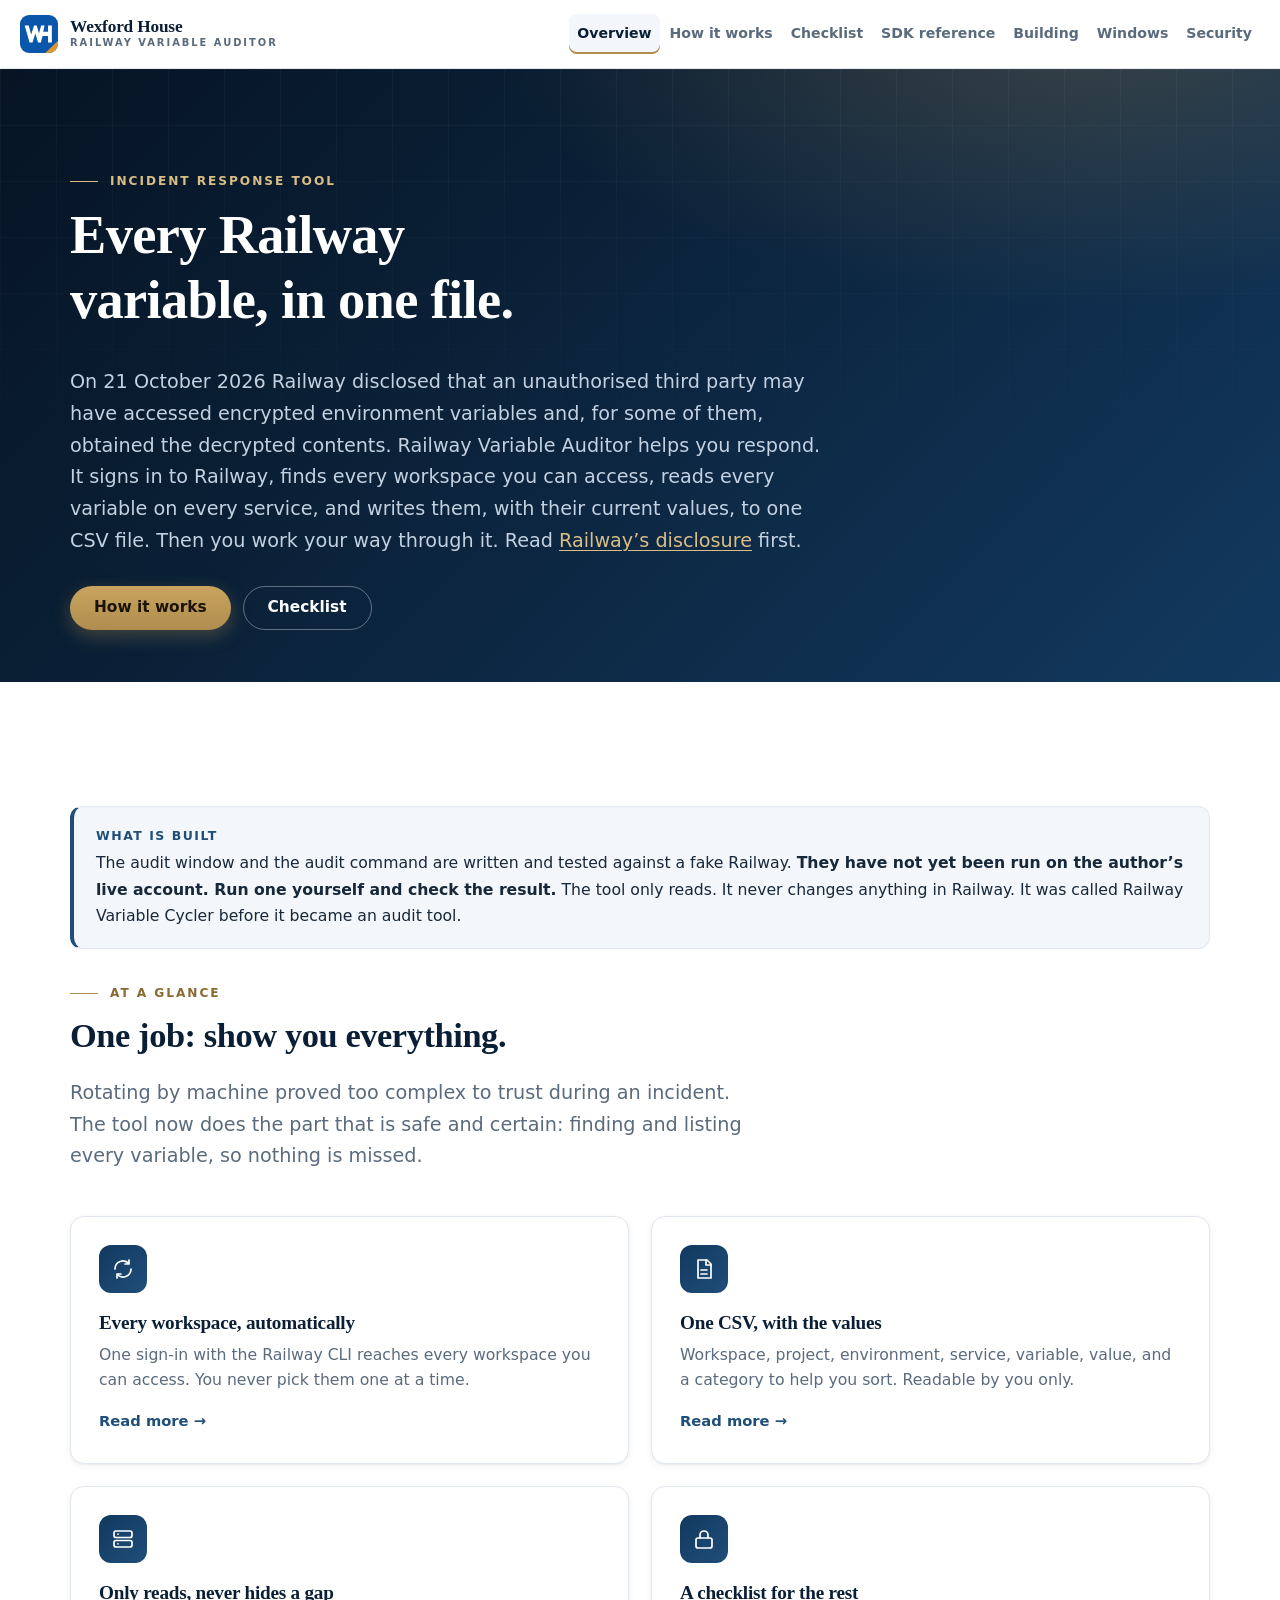
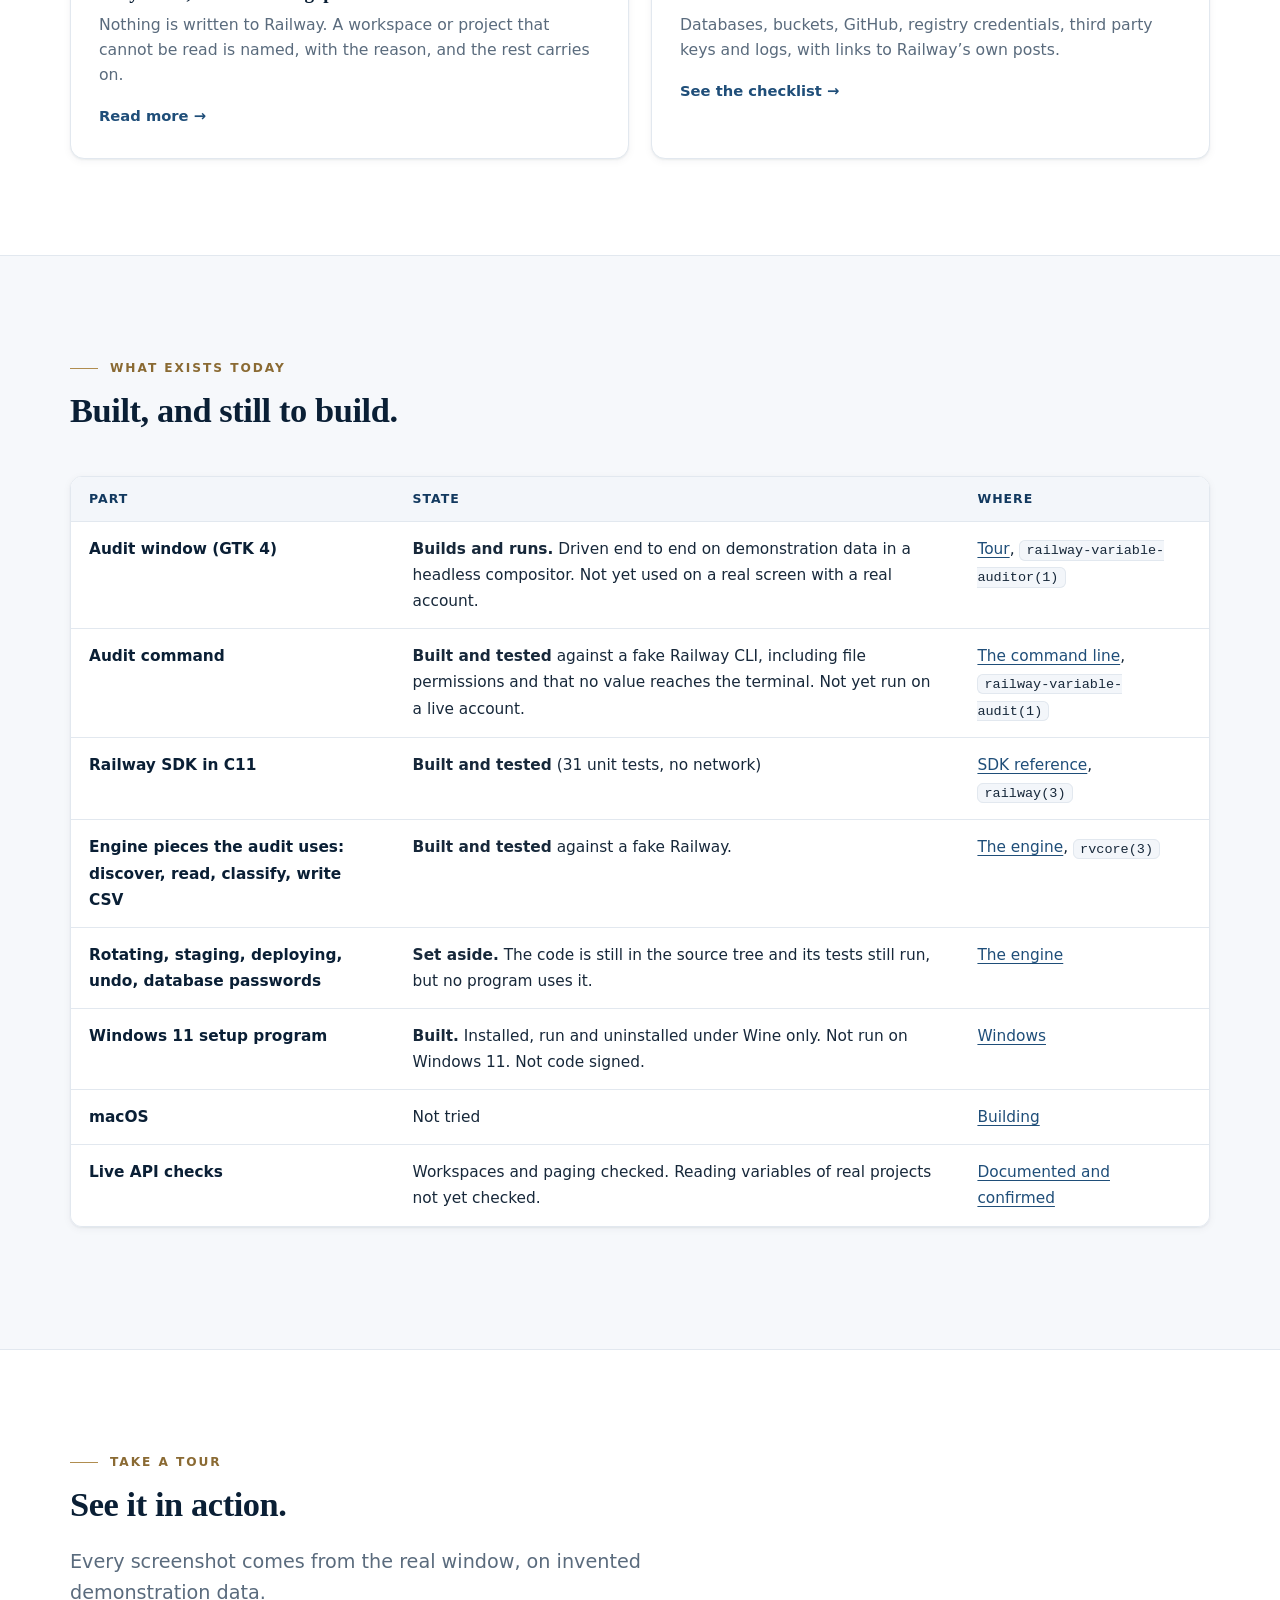
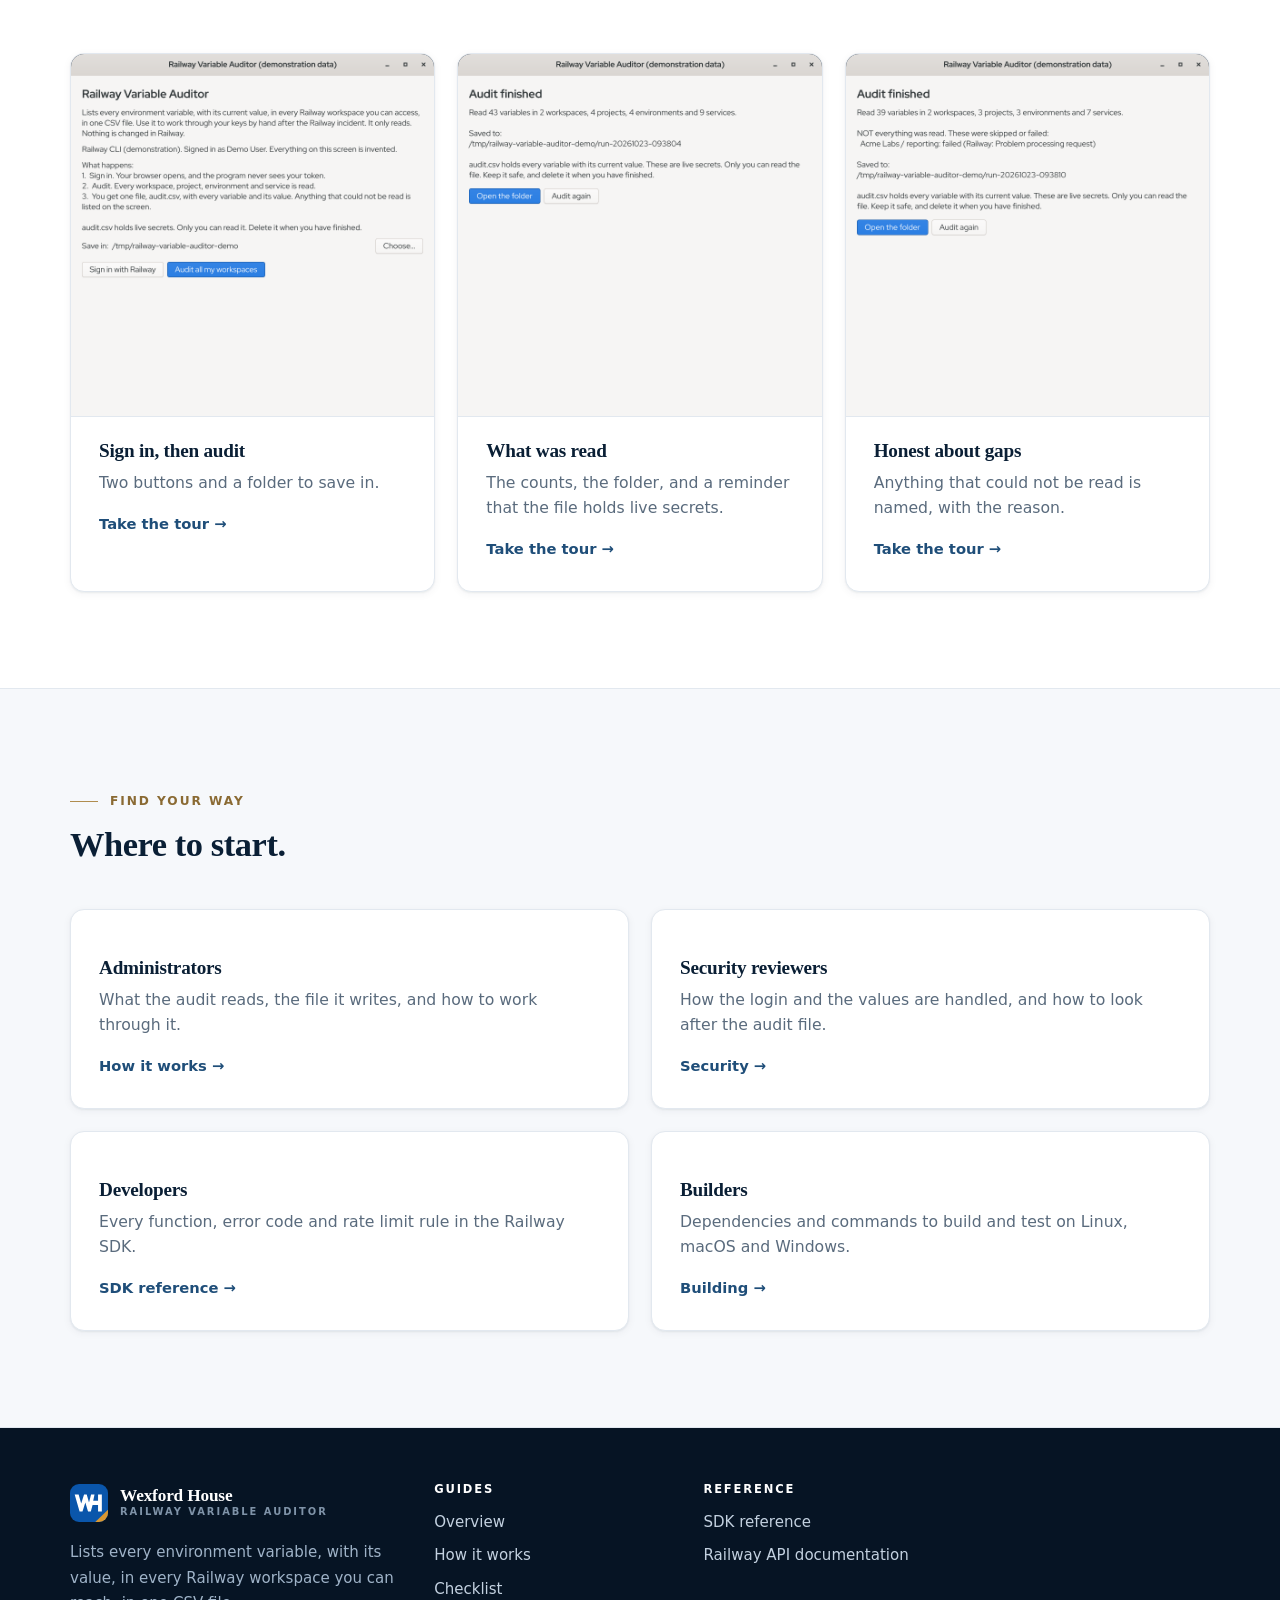
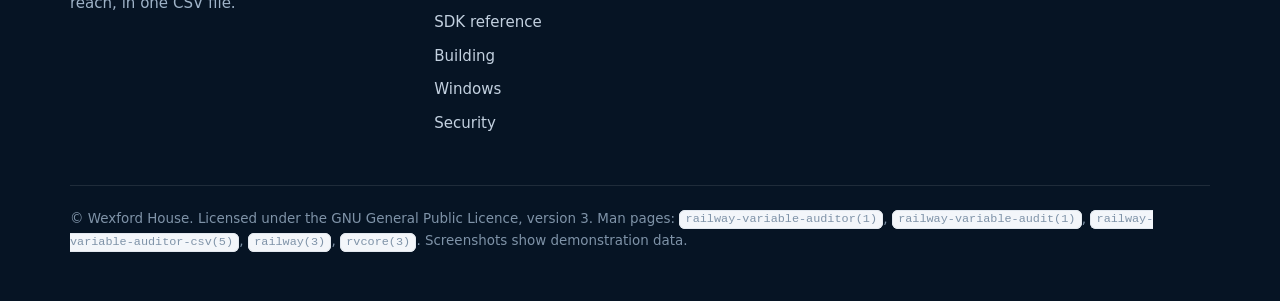
==== Documentation/Website/index.html @ 920ac32e "Initial commit" ====
<!--
  Copyright (c) 2026, Ross WD Cameron <ross@wexfordhouse.co.za>
  Copyright (c) 2026, Wexford House <https://wexfordhouse.co.za/>
-->
<!doctype html>
<html lang="en-ZA">
<head>
<meta charset="utf-8">
<meta name="viewport" content="width=device-width, initial-scale=1">
<title>Overview | Wexford House Railway Variable Auditor</title>
<meta name="description" content="Railway Variable Auditor signs in to Railway, finds every workspace you can access, and writes every environment variable with its value to one CSV file, so you can rotate your keys after the security disclosure of 21 October 2026.">
<meta name="theme-color" content="#0a1f35">
<link rel="icon" href="assets/img/favicon.svg" type="image/svg+xml">
<link rel="stylesheet" href="assets/css/style.css">
</head>
<body>
<a class="skip" href="#main">Skip to content</a>
<header class="site-header">
<div class="wrap">
<a class="brand" href="index.html" aria-label="Wexford House Railway Variable Auditor - home"><img src="assets/img/favicon.svg" alt="" width="38" height="38"><span><b>Wexford House</b><small>Railway Variable Auditor</small></span></a>
<input type="checkbox" id="nav-toggle" class="nav-toggle" aria-label="Toggle navigation menu">
<label for="nav-toggle" class="nav-button" aria-hidden="true"><span></span><span></span><span></span></label>
<nav class="site-nav" aria-label="Main"><a href="index.html" aria-current="page">Overview</a><a href="how-it-works.html">How it works</a><a href="checklist.html">Checklist</a><a href="sdk.html">SDK reference</a><a href="building.html">Building</a><a href="windows.html">Windows</a><a href="security.html">Security</a></nav>
</div>
</header>
<main id="main">

<section class="hero">
<div class="wrap">
<span class="eyebrow">Incident response tool</span>
<h1>Every Railway variable, in one file.</h1>
<p class="lead">On 21 October 2026 Railway disclosed that an unauthorised third party may have accessed encrypted environment variables and, for some of them, obtained the decrypted contents. Railway Variable Auditor helps you respond. It signs in to Railway, finds every workspace you can access, reads every variable on every service, and writes them, with their current values, to one CSV file. Then you work your way through it. Read <a href="https://blog.railway.com/p/security-disclosure-wednesday-october-21st" style="color:#d9bd86">Railway&rsquo;s disclosure</a> first.</p>
<div class="hero-actions">
<a class="btn btn-gold" href="how-it-works.html">How it works</a>
<a class="btn btn-ghost" href="checklist.html">Checklist</a>
</div>
</div>
</section>

<section class="section">
<div class="wrap">
<div class="callout"><strong class="t">What is built</strong><p>The audit window and the audit command are written and tested against a fake Railway. <b>They have not yet been run on the author&rsquo;s live account. Run one yourself and check the result.</b> The tool only reads. It never changes anything in Railway. It was called Railway Variable Cycler before it became an audit tool.</p></div>
<div class="section-head">
<span class="eyebrow">At a glance</span>
<h2>One job: show you everything.</h2>
<p class="lead">Rotating by machine proved too complex to trust during an incident. The tool now does the part that is safe and certain: finding and listing every variable, so nothing is missed.</p>
</div>
<div class="grid cols-2">
<a class="card" href="how-it-works.html#scope"><span class="icon" aria-hidden="true"><svg viewBox="0 0 24 24"><path d="M4 12a8 8 0 0 1 14-5.3M20 12a8 8 0 0 1-14 5.3M18 3v4h-4M6 21v-4h4"/></svg></span><h3>Every workspace, automatically</h3><p>One sign-in with the Railway CLI reaches every workspace you can access. You never pick them one at a time.</p><span class="more">Read more &rarr;</span></a>
<a class="card" href="how-it-works.html#results"><span class="icon" aria-hidden="true"><svg viewBox="0 0 24 24"><path d="M6 3h9l4 4v14H6z"/><path d="M14 3v5h5M9 13h6M9 17h6"/></svg></span><h3>One CSV, with the values</h3><p>Workspace, project, environment, service, variable, value, and a category to help you sort. Readable by you only.</p><span class="more">Read more &rarr;</span></a>
<a class="card" href="how-it-works.html#reading"><span class="icon" aria-hidden="true"><svg viewBox="0 0 24 24"><rect x="3" y="4" width="18" height="6.5" rx="2"/><rect x="3" y="13.5" width="18" height="6.5" rx="2"/><path d="M7 7.2h.01M7 16.8h.01"/></svg></span><h3>Only reads, never hides a gap</h3><p>Nothing is written to Railway. A workspace or project that cannot be read is named, with the reason, and the rest carries on.</p><span class="more">Read more &rarr;</span></a>
<a class="card" href="checklist.html"><span class="icon" aria-hidden="true"><svg viewBox="0 0 24 24"><rect x="4" y="11" width="16" height="10" rx="2"/><path d="M8 11V8a4 4 0 0 1 8 0v3"/></svg></span><h3>A checklist for the rest</h3><p>Databases, buckets, GitHub, registry credentials, third party keys and logs, with links to Railway&rsquo;s own posts.</p><span class="more">See the checklist &rarr;</span></a>
</div>
</div>
</section>

<section class="section alt">
<div class="wrap">
<div class="section-head">
<span class="eyebrow">What exists today</span>
<h2>Built, and still to build.</h2>
</div>
<div class="table-wrap"><table>
<thead><tr><th>Part</th><th>State</th><th>Where</th></tr></thead>
<tbody>
<tr><td>Audit window (GTK 4)</td><td><b>Builds and runs.</b> Driven end to end on demonstration data in a headless compositor. Not yet used on a real screen with a real account.</td><td><a href="how-it-works.html#tour">Tour</a>, <code>railway-variable-auditor(1)</code></td></tr>
<tr><td>Audit command</td><td><b>Built and tested</b> against a fake Railway CLI, including file permissions and that no value reaches the terminal. Not yet run on a live account.</td><td><a href="how-it-works.html#command">The command line</a>, <code>railway-variable-audit(1)</code></td></tr>
<tr><td>Railway SDK in C11</td><td><b>Built and tested</b> (31 unit tests, no network)</td><td><a href="sdk.html">SDK reference</a>, <code>railway(3)</code></td></tr>
<tr><td>Engine pieces the audit uses: discover, read, classify, write CSV</td><td><b>Built and tested</b> against a fake Railway.</td><td><a href="sdk.html#engine">The engine</a>, <code>rvcore(3)</code></td></tr>
<tr><td>Rotating, staging, deploying, undo, database passwords</td><td><b>Set aside.</b> The code is still in the source tree and its tests still run, but no program uses it.</td><td><a href="sdk.html#engine">The engine</a></td></tr>
<tr><td>Windows 11 setup program</td><td><b>Built.</b> Installed, run and uninstalled under Wine only. Not run on Windows 11. Not code signed.</td><td><a href="windows.html">Windows</a></td></tr>
<tr><td>macOS</td><td>Not tried</td><td><a href="building.html">Building</a></td></tr>
<tr><td>Live API checks</td><td>Workspaces and paging checked. Reading variables of real projects not yet checked.</td><td><a href="sdk.html#assumed">Documented and confirmed</a></td></tr>
</tbody></table></div>
</div>
</section>

<section class="section">
<div class="wrap">
<div class="section-head">
<span class="eyebrow">Take a tour</span>
<h2>See it in action.</h2>
<p class="lead">Every screenshot comes from the real window, on invented demonstration data.</p>
</div>
<div class="grid cols-3">
<a class="card has-thumb" href="how-it-works.html#tour"><div class="thumb"><img src="assets/img/app/01-start.png" width="1600" height="1600" alt="The start screen with the buttons Sign in with Railway and Audit all my workspaces." loading="lazy" decoding="async"></div><h3>Sign in, then audit</h3><p>Two buttons and a folder to save in.</p><span class="more">Take the tour &rarr;</span></a>
<a class="card has-thumb" href="how-it-works.html#tour"><div class="thumb"><img src="assets/img/app/03-results.png" width="1600" height="1600" alt="The results screen showing how many variables were read and where the files were saved." loading="lazy" decoding="async"></div><h3>What was read</h3><p>The counts, the folder, and a reminder that the file holds live secrets.</p><span class="more">Take the tour &rarr;</span></a>
<a class="card has-thumb" href="how-it-works.html#tour"><div class="thumb"><img src="assets/img/app/04-results-incomplete.png" width="1600" height="1600" alt="The results screen naming a project that could not be read, with the reason." loading="lazy" decoding="async"></div><h3>Honest about gaps</h3><p>Anything that could not be read is named, with the reason.</p><span class="more">Take the tour &rarr;</span></a>
</div>
</div>
</section>

<section class="section alt">
<div class="wrap">
<div class="section-head">
<span class="eyebrow">Find your way</span>
<h2>Where to start.</h2>
</div>
<div class="grid cols-2">
<a class="card" href="how-it-works.html"><h3>Administrators</h3><p>What the audit reads, the file it writes, and how to work through it.</p><span class="more">How it works &rarr;</span></a>
<a class="card" href="security.html"><h3>Security reviewers</h3><p>How the login and the values are handled, and how to look after the audit file.</p><span class="more">Security &rarr;</span></a>
<a class="card" href="sdk.html"><h3>Developers</h3><p>Every function, error code and rate limit rule in the Railway SDK.</p><span class="more">SDK reference &rarr;</span></a>
<a class="card" href="building.html"><h3>Builders</h3><p>Dependencies and commands to build and test on Linux, macOS and Windows.</p><span class="more">Building &rarr;</span></a>
</div>
</div>
</section>
</main>
<footer class="site-footer">
<div class="wrap">
<div class="cols">
<div><a class="brand" href="index.html" aria-label="Wexford House Railway Variable Auditor - home"><img src="assets/img/favicon.svg" alt="" width="38" height="38"><span><b>Wexford House</b><small>Railway Variable Auditor</small></span></a>
<p style="margin-top:18px;max-width:34ch">Lists every environment variable, with its value, in every Railway workspace you can reach, in one CSV file.</p></div>
<div><h4>Guides</h4><ul><li><a href="index.html">Overview</a></li><li><a href="how-it-works.html">How it works</a></li><li><a href="checklist.html">Checklist</a></li><li><a href="sdk.html">SDK reference</a></li><li><a href="building.html">Building</a></li><li><a href="windows.html">Windows</a></li><li><a href="security.html">Security</a></li></ul></div>
<div><h4>Reference</h4><ul><li><a href="sdk.html">SDK reference</a></li><li><a href="https://docs.railway.com/integrations/api">Railway API documentation</a></li></ul></div>
</div>
<p class="legal">&copy; Wexford House. Licensed under the GNU General Public Licence, version 3. Man pages: <code>railway-variable-auditor(1)</code>, <code>railway-variable-audit(1)</code>, <code>railway-variable-auditor-csv(5)</code>, <code>railway(3)</code>, <code>rvcore(3)</code>. Screenshots show demonstration data.</p>
</div>
</footer>
</body>
</html>
---- Documentation/Website/assets/css/style.css ----
/*
 * Copyright (c) 2026, Ross WD Cameron <ross@wexfordhouse.co.za>
 * Copyright (c) 2026, Wexford House <https://wexfordhouse.co.za/>
 */
/* Wexford House Video Conferencing - product documentation
   Pure CSS, no JavaScript. Mobile first; the header menu is a CSS-only toggle. */

:root {
    --navy-950: #061424;
    --navy-900: #0a1f35;
    --navy-800: #12395f;
    --navy-700: #1f4e79;
    --navy-600: #2b6399;
    --navy-100: #e6edf5;
    --navy-50: #f3f6fa;
    --gold: #b08d4f;
    --gold-dark: #8a6a33;
    --gold-soft: #f6efe1;
    --ink: #17283a;
    --muted: #5a6b7d;
    --line: #e2e8ef;
    --bg: #ffffff;
    --bg-alt: #f6f8fb;
    --green: #1d7a4f;
    --amber: #a8620e;
    --radius: 0.875rem;
    --shadow-sm: 0 1px 2px rgba(10, 31, 53, .06), 0 2px 0.5rem rgba(10, 31, 53, .05);
    --shadow-md: 0 2px 0.25rem rgba(10, 31, 53, .06), 0 1rem 2.5rem rgba(10, 31, 53, .12);
    --serif: Georgia, "Iowan Old Style", "Palatino Linotype", "Book Antiqua", serif;
    --sans: "Segoe UI", system-ui, -apple-system, "Helvetica Neue", Arial, sans-serif;
    --mono: ui-monospace, SFMono-Regular, Menlo, Consolas, monospace;
    --wrap: 73.75rem;
    --header-h: 4.25rem;
}

*, *::before, *::after { box-sizing: border-box; }
html { font-size: clamp(100%, calc(100% + (100vw - 1600px) * 0.007), 275%); scroll-behavior: smooth; scroll-padding-top: calc(var(--header-h) + 1.5rem); -webkit-text-size-adjust: 100%; }
body {
    margin: 0;
    background: var(--bg);
    color: var(--ink);
    font: 1.0625rem/1.7 var(--sans);
    -webkit-font-smoothing: antialiased;
    text-rendering: optimizeLegibility;
}
img, svg { max-width: 100%; height: auto; }
a { color: var(--navy-700); text-decoration-thickness: 1px; text-underline-offset: 3px; }
a:hover { color: var(--navy-600); }
:focus-visible { outline: 3px solid rgba(176, 141, 79, .55); outline-offset: 2px; border-radius: 0.25rem; }

.skip { position: absolute; left: -999px; top: 0.5rem; background: var(--navy-900); color: #fff; padding: 0.625rem 1rem; border-radius: 0.5rem; z-index: 100; }
.skip:focus { left: 0.75rem; }
.wrap { width: 100%; max-width: var(--wrap); margin: 0 auto; padding: 0 1.25rem; }

h1, h2, h3, h4 { font-family: var(--serif); color: var(--navy-900); line-height: 1.2; letter-spacing: -.012em; margin: 0 0 .6em; }
h1 { font-size: clamp(2.1rem, 5vw, 3.4rem); font-weight: 700; }
h2 { font-size: clamp(1.55rem, 3vw, 2.15rem); font-weight: 700; margin-top: 2.4em; }
h3 { font-size: 1.28rem; font-weight: 700; margin-top: 1.9em; }
h4 { font-size: 1.05rem; font-family: var(--sans); font-weight: 700; letter-spacing: 0; }
p { margin: 0 0 1.1em; }
.lead { font-size: 1.2rem; color: var(--muted); line-height: 1.65; max-width: 62ch; }
.eyebrow { display: inline-block; font: 700 .76rem/1 var(--sans); letter-spacing: .16em; text-transform: uppercase; color: var(--gold-dark); margin-bottom: 1rem; }
.eyebrow::before { content: ""; display: inline-block; width: 1.75rem; height: 1px; background: var(--gold); vertical-align: middle; margin-right: 0.75rem; }

/* ---------- header ---------- */
.site-header { position: sticky; top: 0; z-index: 50; background: rgba(255, 255, 255, .92); -webkit-backdrop-filter: saturate(160%) blur(0.75rem); backdrop-filter: saturate(160%) blur(0.75rem); border-bottom: 1px solid var(--line); }
.site-header .wrap { display: flex; align-items: center; justify-content: space-between; height: var(--header-h); }
.brand { display: flex; align-items: center; gap: 0.75rem; text-decoration: none; color: var(--navy-900); flex: none; white-space: nowrap; }
.brand img { width: 2.375rem; height: 2.375rem; border-radius: 0.5625rem; }
.brand b { display: block; font: 700 1.08rem/1.1 var(--serif); letter-spacing: -.01em; }
.brand small { display: block; font: 600 .62rem/1.5 var(--sans); letter-spacing: .2em; text-transform: uppercase; color: var(--muted); }
.nav-toggle { position: absolute; opacity: 0; pointer-events: none; }
.nav-button { display: inline-flex; flex-direction: column; justify-content: center; gap: 0.3125rem; width: 2.75rem; height: 2.75rem; padding: 0 0.6875rem; border-radius: 0.625rem; cursor: pointer; }
.nav-button:hover { background: var(--navy-50); }
.nav-button span { display: block; height: 2px; background: var(--navy-900); border-radius: 2px; transition: transform .2s, opacity .2s; }
.nav-toggle:checked ~ .nav-button span:nth-child(1) { transform: translateY(0.4375rem) rotate(45deg); }
.nav-toggle:checked ~ .nav-button span:nth-child(2) { opacity: 0; }
.nav-toggle:checked ~ .nav-button span:nth-child(3) { transform: translateY(-7px) rotate(-45deg); }
.nav-toggle:focus-visible ~ .nav-button { outline: 3px solid rgba(176, 141, 79, .55); }
.site-nav { display: none; position: absolute; top: var(--header-h); left: 0; right: 0; background: #fff; border-bottom: 1px solid var(--line); box-shadow: var(--shadow-md); padding: 0.5rem 1.25rem 1.125rem; }
.nav-toggle:checked ~ .site-nav { display: block; }
.site-nav a { display: block; padding: 0.75rem 0.25rem; text-decoration: none; color: var(--ink); font-weight: 600; font-size: .98rem; border-bottom: 1px solid var(--line); }
.site-nav a[aria-current="page"] { color: var(--gold-dark); }
.site-nav a:last-child { border-bottom: 0; }
/* Deployment has a sub-page: shown indented in the phone menu, as a dropdown on wide screens. */
.nav-group > a { display: block; }
.nav-sub a { padding-left: 1.25rem; font-weight: 500; }
.site-nav a.parent-current { color: var(--gold-dark); }

/* ---------- hero ---------- */
.hero { position: relative; color: #fff; background: radial-gradient(62.5rem 31.25rem at 85% -10%, rgba(176, 141, 79, .28), transparent 60%), linear-gradient(135deg, var(--navy-950) 0%, var(--navy-900) 35%, var(--navy-800) 100%); padding: 4.5rem 0 0; overflow: hidden; }
.hero::after { content: ""; position: absolute; inset: 0; background-image: linear-gradient(rgba(255, 255, 255, .035) 1px, transparent 1px), linear-gradient(90deg, rgba(255, 255, 255, .035) 1px, transparent 1px); background-size: 3.5rem 3.5rem; mask-image: linear-gradient(180deg, #000, transparent 75%); -webkit-mask-image: linear-gradient(180deg, #000, transparent 75%); pointer-events: none; }
.hero .wrap { position: relative; z-index: 1; }
.hero h1 { color: #fff; max-width: 17ch; }
.hero .lead { color: #c3d1e0; }
.hero .eyebrow { color: #d9bd86; }
.hero .eyebrow::before { background: #d9bd86; }
.hero-actions { display: flex; flex-wrap: wrap; gap: 0.75rem; margin: 1.875rem 0 3.25rem; }
.hero-shot { margin: 0 auto -1px; max-width: 65rem; }
.hero-shot .frame { border-radius: 0.875rem 0.875rem 0 0; border-bottom: 0; box-shadow: 0 -4px 3.75rem rgba(0, 0, 0, .35); }

.btn { display: inline-flex; align-items: center; gap: 0.625rem; padding: 0.8125rem 1.5rem; border-radius: 62.4375rem; font: 700 .96rem/1 var(--sans); text-decoration: none; transition: transform .15s, background .15s, box-shadow .15s; }
.btn:hover { transform: translateY(-1px); }
.btn-gold { background: linear-gradient(180deg, #c9a45f, var(--gold)); color: #1b1305; box-shadow: 0 0.375rem 1.125rem rgba(176, 141, 79, .35); }
.btn-gold:hover { color: #1b1305; box-shadow: 0 0.625rem 1.5rem rgba(176, 141, 79, .45); }
.btn-ghost { border: 1px solid rgba(255, 255, 255, .35); color: #fff; }
.btn-ghost:hover { background: rgba(255, 255, 255, .1); color: #fff; }
.btn-navy { background: var(--navy-800); color: #fff; }
.btn-navy:hover { background: var(--navy-700); color: #fff; }

/* ---------- sections & cards ---------- */
.section { padding: 4.75rem 0; }
.section.alt { background: var(--bg-alt); border-top: 1px solid var(--line); border-bottom: 1px solid var(--line); }
.section-head { max-width: 42.5rem; margin-bottom: 2.75rem; }
.section-head h2 { margin-top: 0; }
.grid { display: grid; gap: 1.375rem; }
.grid.cols-3, .grid.cols-2 { grid-template-columns: 1fr; }
.card { background: #fff; border: 1px solid var(--line); border-radius: var(--radius); padding: 1.75rem; box-shadow: var(--shadow-sm); transition: transform .2s, box-shadow .2s, border-color .2s; }
a.card { display: block; text-decoration: none; color: inherit; }
a.card:hover { transform: translateY(-3px); box-shadow: var(--shadow-md); border-color: #cfd9e5; color: inherit; }
.card h3 { margin: 1.125rem 0 0.5rem; font-size: 1.2rem; }
.card p { margin: 0; color: var(--muted); font-size: .98rem; line-height: 1.6; }
.card .more { display: inline-block; margin-top: 1rem; font-weight: 700; font-size: .92rem; color: var(--navy-700); }
.icon { display: grid; place-items: center; width: 3rem; height: 3rem; border-radius: 0.75rem; background: linear-gradient(135deg, var(--navy-800), var(--navy-700)); color: #fff; }
.icon svg { width: 1.5rem; height: 1.5rem; fill: none; stroke: currentColor; stroke-width: 1.7; stroke-linecap: round; stroke-linejoin: round; }

/* steps */
.steps { list-style: none; counter-reset: step; margin: 1.75rem 0; padding: 0; display: grid; grid-template-columns: minmax(0, 1fr); gap: 1rem; }
.steps > li { counter-increment: step; position: relative; padding: 1.375rem 1.5rem 1.375rem 5.25rem; background: #fff; border: 1px solid var(--line); border-radius: var(--radius); box-shadow: var(--shadow-sm); }
.steps > li::before { content: counter(step); position: absolute; left: 1.375rem; top: 1.125rem; width: 2.75rem; height: 2.75rem; display: grid; place-items: center; font: 700 1.3rem/1 var(--serif); color: var(--gold-dark); background: var(--gold-soft); border: 1px solid #e6d6b4; border-radius: 50%; }
.steps > li > :last-child { margin-bottom: 0; }
.steps h3, .steps h4 { margin: 0 0 0.25rem; font-size: 1.08rem; font-family: var(--sans); }
.steps p { margin: 0; color: var(--muted); font-size: .98rem; }

/* ---------- screenshots ---------- */
figure.shot { margin: 2.125rem 0; }
.frame { background: #fff; border: 1px solid #d5dde8; border-radius: 0.75rem; overflow: hidden; box-shadow: var(--shadow-md); }
.frame .bar { display: flex; align-items: center; gap: 0.4375rem; padding: 0.6875rem 0.875rem; background: linear-gradient(180deg, #f5f7fa, #eaeff5); border-bottom: 1px solid #d5dde8; }
.frame .bar i { width: 0.6875rem; height: 0.6875rem; border-radius: 50%; background: #cdd6e1; }
.frame .bar i:nth-child(1) { background: #ec6a5e; }
.frame .bar i:nth-child(2) { background: #f4bf4f; }
.frame .bar i:nth-child(3) { background: #61c554; }
.frame a { display: block; line-height: 0; }
.frame img { display: block; width: 100%; height: auto; }
figcaption { margin-top: 0.875rem; font-size: .92rem; color: var(--muted); text-align: center; line-height: 1.55; }
figcaption b { color: var(--navy-900); }
.phone { max-width: 18.125rem; margin: 0 auto; }
.phone .frame { border-radius: 2rem; border: 0.5rem solid #0d1b2b; background: #0d1b2b; }
.phone .frame .bar { display: none; }
.phone .frame img { border-radius: 1.375rem; }
.shots-2 { display: grid; gap: 1.5rem; grid-template-columns: 1fr; align-items: start; }
.shots-2 figure.shot { margin: 0; }

/* ---------- callouts, tables, code ---------- */
.callout { margin: 1.75rem 0; padding: 1.125rem 1.375rem; border-radius: 0.75rem; border: 1px solid var(--line); border-left: 0.25rem solid var(--navy-700); background: var(--navy-50); font-size: .98rem; }
.callout > :last-child { margin-bottom: 0; }
.callout strong.t { display: block; margin-bottom: 0.25rem; font-size: .78rem; letter-spacing: .12em; text-transform: uppercase; color: var(--navy-700); }
.callout.tip { border-left-color: var(--green); background: #f1f9f5; }
.callout.tip strong.t { color: var(--green); }
.callout.warn { border-left-color: var(--amber); background: #fdf5ea; }
.callout.warn strong.t { color: var(--amber); }
.callout.gold { border-left-color: var(--gold); background: var(--gold-soft); }
.callout.gold strong.t { color: var(--gold-dark); }

.table-wrap { overflow-x: auto; margin: 1.625rem 0; border: 1px solid var(--line); border-radius: 0.75rem; box-shadow: var(--shadow-sm); }
table { width: 100%; border-collapse: collapse; font-size: .96rem; background: #fff; }
th, td { padding: 0.875rem 1.125rem; text-align: left; vertical-align: top; border-bottom: 1px solid var(--line); }
th { background: var(--navy-50); font: 700 .78rem/1.3 var(--sans); letter-spacing: .08em; text-transform: uppercase; color: var(--navy-800); white-space: nowrap; }
tr:last-child td { border-bottom: 0; }
td:first-child { font-weight: 600; color: var(--navy-900); }
.yes { color: var(--green); font-weight: 700; }
.no { color: #9aa7b6; }
code, kbd { font-family: var(--mono); font-size: .88em; background: var(--navy-50); border: 1px solid var(--line); padding: .12em .45em; border-radius: 0.375rem; }
pre { margin: 1.5rem 0; padding: 1.375rem 1.5rem; overflow-x: auto; background: var(--navy-950); color: #dfe8f2; border-radius: 0.75rem; font: .9rem/1.7 var(--mono); box-shadow: var(--shadow-sm); }
pre code { background: none; border: 0; padding: 0; color: inherit; font-size: inherit; }
pre .c { color: #7f93a8; }
.ui { font-weight: 600; color: var(--navy-900); background: var(--navy-50); border: 1px solid var(--line); padding: .05em .5em; border-radius: 0.375rem; white-space: nowrap; }

ul.checks { list-style: none; padding: 0; margin: 1.125rem 0; }
ul.checks li { position: relative; padding: 0.375rem 0 0.375rem 2rem; }
ul.checks li::before { content: ""; position: absolute; left: 0.25rem; top: 0.8125rem; width: 1rem; height: 0.5625rem; border-left: 2px solid var(--green); border-bottom: 2px solid var(--green); transform: rotate(-45deg); }
ul.plain { padding-left: 1.2em; }
ul.plain li, ol.plain li { margin: .35em 0; }

details { border: 1px solid var(--line); border-radius: 0.75rem; background: #fff; margin: 0.75rem 0; box-shadow: var(--shadow-sm); }
details summary { cursor: pointer; padding: 1.125rem 3.5rem 1.125rem 1.375rem; font-weight: 700; color: var(--navy-900); position: relative; list-style: none; }
details summary::-webkit-details-marker { display: none; }
details summary::after { content: "+"; position: absolute; right: 1.375rem; top: 50%; transform: translateY(-50%); font: 400 1.6rem/1 var(--sans); color: var(--gold-dark); }
details[open] summary::after { content: "\2212"; }
details[open] summary { border-bottom: 1px solid var(--line); }
details .answer { padding: 1.125rem 1.375rem 0.5rem; color: var(--ink); }

/* ---------- documentation pages ---------- */
.page-head { background: linear-gradient(135deg, var(--navy-950), var(--navy-800)); color: #fff; padding: 3.5rem 0 3.25rem; position: relative; overflow: hidden; }
.page-head::after { content: ""; position: absolute; right: -120px; top: -160px; width: 26.25rem; height: 26.25rem; border-radius: 50%; background: radial-gradient(circle, rgba(176, 141, 79, .3), transparent 65%); }
.page-head .wrap { position: relative; z-index: 1; }
.page-head h1 { color: #fff; font-size: clamp(1.9rem, 4vw, 2.8rem); margin-bottom: 0.875rem; }
.page-head .lead { color: #c3d1e0; margin: 0; }
.page-head .eyebrow { color: #d9bd86; }
.page-head .eyebrow::before { background: #d9bd86; }
.crumbs { font-size: .86rem; color: #9fb3c8; margin-bottom: 1.25rem; }
.crumbs a { color: #c3d1e0; text-decoration: none; }
.crumbs a:hover { color: #fff; text-decoration: underline; }

.doc { display: grid; gap: 2.5rem; padding-block: 3rem 4.5rem; grid-template-columns: minmax(0, 1fr); }
.doc article { min-width: 0; max-width: 48.75rem; }
.doc article > h2:first-child { margin-top: 0; }
.toc { order: -1; padding: 1.125rem 1.25rem; border: 1px solid var(--line); border-radius: 0.75rem; background: var(--bg-alt); font-size: .92rem; }
.toc h4 { margin: 0 0 0.5rem; font: 700 .72rem/1 var(--sans); letter-spacing: .14em; text-transform: uppercase; color: var(--muted); }
.toc ul { list-style: none; margin: 0; padding: 0; }
.toc li a { display: block; padding: 0.375rem 0; text-decoration: none; color: var(--ink); }
.toc li a:hover { color: var(--gold-dark); }

.pager { display: grid; gap: 0.875rem; margin-top: 3.5rem; grid-template-columns: 1fr; }
.pager a { display: block; padding: 1.25rem 1.5rem; border: 1px solid var(--line); border-radius: var(--radius); text-decoration: none; background: #fff; box-shadow: var(--shadow-sm); transition: border-color .2s, transform .2s; }
.pager a:hover { border-color: var(--gold); transform: translateY(-2px); }
.pager small { display: block; font: 700 .7rem/1 var(--sans); letter-spacing: .14em; text-transform: uppercase; color: var(--muted); margin-bottom: 0.5rem; }
.pager b { font: 700 1.1rem/1.3 var(--serif); color: var(--navy-900); }
.pager .next { text-align: right; }

/* ---------- footer ---------- */
.site-footer { background: var(--navy-950); color: #9fb3c8; padding: 3.5rem 0 2.25rem; font-size: .94rem; }
.site-footer .cols { display: grid; gap: 2rem; grid-template-columns: 1fr; }
.site-footer .brand { color: #fff; }
.site-footer .brand small { color: #7f93a8; }
.site-footer h4 { color: #fff; font: 700 .72rem/1 var(--sans); letter-spacing: .16em; text-transform: uppercase; margin-bottom: 0.875rem; }
.site-footer ul { list-style: none; margin: 0; padding: 0; }
.site-footer li { margin: 0.5rem 0; }
.site-footer a { color: #c3d1e0; text-decoration: none; }
.site-footer a:hover { color: #fff; text-decoration: underline; }
.site-footer .legal { margin-top: 2.5rem; padding-top: 1.375rem; border-top: 1px solid rgba(255, 255, 255, .1); font-size: .84rem; color: #7f93a8; }

/* diagram */
.diagram { margin: 1.875rem 0; padding: 1.375rem; background: #fff; border: 1px solid var(--line); border-radius: var(--radius); box-shadow: var(--shadow-sm); overflow-x: auto; }
.diagram svg { display: block; min-width: 40rem; width: 100%; height: auto; }

/* ---------- larger screens ---------- */
@media (min-width: 720px) {
    .grid.cols-2 { grid-template-columns: repeat(2, 1fr); }
    .grid.cols-3 { grid-template-columns: repeat(2, 1fr); }
    .shots-2 { grid-template-columns: 1fr 1fr; }
    .pager { grid-template-columns: 1fr 1fr; }
    .site-footer .cols { grid-template-columns: 1.4fr 1fr 1fr 1fr; }
    .section { padding: 6rem 0; }
}
@media (min-width: 1024px) {
    .grid.cols-3 { grid-template-columns: repeat(3, 1fr); }
    .doc { grid-template-columns: minmax(0, 1fr) 14.375rem; gap: 4rem; }
    .toc { order: 2; position: sticky; top: calc(var(--header-h) + 1.5rem); align-self: start; border: 0; background: none; padding: 0 0 0 1.25rem; border-left: 1px solid var(--line); border-radius: 0; }
    .hero { padding-top: 6rem; }
}
@media (min-width: 1260px) {
    .site-header .wrap { max-width: 80rem; gap: 1rem; }
    .nav-button, .nav-toggle { display: none; }
    .site-nav { display: flex; position: static; gap: 0.125rem; padding: 0; background: none; border: 0; box-shadow: none; }
    .site-nav a { padding: 0.5rem 0.5rem; border: 0; border-radius: 0.5rem; font-size: .88rem; color: var(--muted); white-space: nowrap; }
    .site-nav a:hover { background: var(--navy-50); color: var(--navy-900); }
    .site-nav a[aria-current="page"] { color: var(--navy-900); background: var(--navy-50); box-shadow: inset 0 -2px 0 var(--gold); }
    .site-nav a.parent-current { color: var(--navy-900); background: var(--navy-50); box-shadow: inset 0 -2px 0 var(--gold); }
    .nav-group { position: relative; display: flex; }
    .nav-group > a::after { content: ""; display: inline-block; margin-left: 0.4rem; width: 0.4rem; height: 0.4rem; border-right: 2px solid currentColor; border-bottom: 2px solid currentColor; transform: translateY(-0.15rem) rotate(45deg); opacity: .6; }
    .nav-sub { display: none; position: absolute; top: calc(100% - 0.125rem); left: 0; min-width: 11rem; padding: 0.375rem; background: #fff; border: 1px solid var(--line); border-radius: 0.625rem; box-shadow: var(--shadow-md); z-index: 60; }
    .nav-group:hover .nav-sub, .nav-group:focus-within .nav-sub { display: block; }
    .nav-sub a { padding: 0.5rem 0.75rem; font-weight: 600; color: var(--ink); }
}

@media (max-width: 520px) {
    body { font-size: 1.0312rem; }
    .steps > li { padding: 1.25rem 1.125rem 1.25rem 1.125rem; }
    .steps > li::before { position: static; margin-bottom: 0.75rem; }
    .hero-actions .btn { width: 100%; justify-content: center; }
    th, td { padding: 0.75rem 0.875rem; }
}

@media (prefers-reduced-motion: reduce) {
    html { scroll-behavior: auto; }
    *, *::before, *::after { transition: none !important; }
}

@media print {
    .site-header, .toc, .pager, .site-footer .cols, .hero-actions { display: none; }
    .hero, .page-head { background: none; color: #000; padding: 1.25rem 0; }
    .hero h1, .page-head h1 { color: #000; }
    .frame, .card, details { box-shadow: none; break-inside: avoid; }
    a { color: inherit; }
}

/* image thumbnails inside cards */
.card.has-thumb { padding-top: 0; overflow: hidden; }
.card .thumb { margin: 0 -28px 1.375rem; border-bottom: 1px solid var(--line); background: var(--navy-900); line-height: 0; aspect-ratio: 1 / 1; overflow: hidden; }
.card .thumb img { display: block; width: 100%; height: 100%; object-fit: cover; object-position: top left; }
.cta-band { background: linear-gradient(135deg, var(--navy-900), var(--navy-700)); color: #fff; border-radius: 1.25rem; padding: 3rem 2rem; text-align: center; position: relative; overflow: hidden; }
.cta-band h2 { color: #fff; margin: 0 0 0.625rem; }
.cta-band p { color: #c3d1e0; max-width: 52ch; margin: 0 auto 1.625rem; }
.stat-row { display: grid; gap: 1.125rem; grid-template-columns: repeat(2, 1fr); margin: 1.75rem 0; }
.stat { padding: 1.125rem 1.25rem; border: 1px solid var(--line); border-radius: 0.75rem; background: #fff; }
.stat b { display: block; font: 700 1.7rem/1.1 var(--serif); color: var(--navy-800); }
.stat span { font-size: .88rem; color: var(--muted); }
@media (min-width: 720px) { .stat-row { grid-template-columns: repeat(4, 1fr); } }

/* ---------- click-to-enlarge screenshots (pure CSS, :target based) ---------- */
.frame a.zoom { cursor: zoom-in; position: relative; }
.frame a.zoom::after { content: "Click to enlarge"; position: absolute; right: 0.75rem; bottom: 0.75rem; padding: 0.4375rem 0.75rem; border-radius: 62.4375rem; background: rgba(6, 20, 36, .78); color: #fff; font: 600 .74rem/1 var(--sans); letter-spacing: .02em; opacity: 0; transform: translateY(0.25rem); transition: opacity .2s, transform .2s; pointer-events: none; }
.frame a.zoom:hover::after, .frame a.zoom:focus-visible::after { opacity: 1; transform: none; }
.lightbox { display: none; position: fixed; inset: 0; z-index: 200; align-items: center; justify-content: center; background: rgba(6, 20, 36, .9); -webkit-backdrop-filter: blur(0.3125rem); backdrop-filter: blur(0.3125rem); }
.lightbox:target { display: flex; animation: lb-in .18s ease-out; }
.lightbox .lb-link { display: flex; align-items: center; justify-content: center; width: 100%; height: 100%; padding: 2.5vh 2.5vw; line-height: 0; cursor: zoom-out; }
.lightbox .lb-link img { display: block; width: auto; height: auto; max-width: 95vw; max-height: 95vh; object-fit: contain; border-radius: 0.5rem; background: #fff; box-shadow: 0 1.5rem 5.625rem rgba(0, 0, 0, .6); }
.lightbox .lb-close { position: fixed; top: 0.875rem; right: 1.125rem; z-index: 2; display: grid; place-items: center; width: 2.875rem; height: 2.875rem; border-radius: 50%; background: rgba(255, 255, 255, .16); color: #fff; font: 300 2rem/1 var(--sans); text-decoration: none; }
.lightbox .lb-close:hover { background: rgba(255, 255, 255, .3); color: #fff; }
body:has(.lightbox:target) { overflow: hidden; }
@keyframes lb-in { from { opacity: 0; } to { opacity: 1; } }
@media (prefers-reduced-motion: reduce) { .lightbox:target { animation: none; } }
@media print { .lightbox { display: none !important; } }

/* Features comparison: the first data column (this product) is tinted so it stands out. */
.compare th:nth-child(2), .compare td:nth-child(2) { background: var(--navy-50); }
.compare th:nth-child(2) { color: var(--gold-dark); }
.feature-grid .card h3 { margin-top: 0.25rem; }
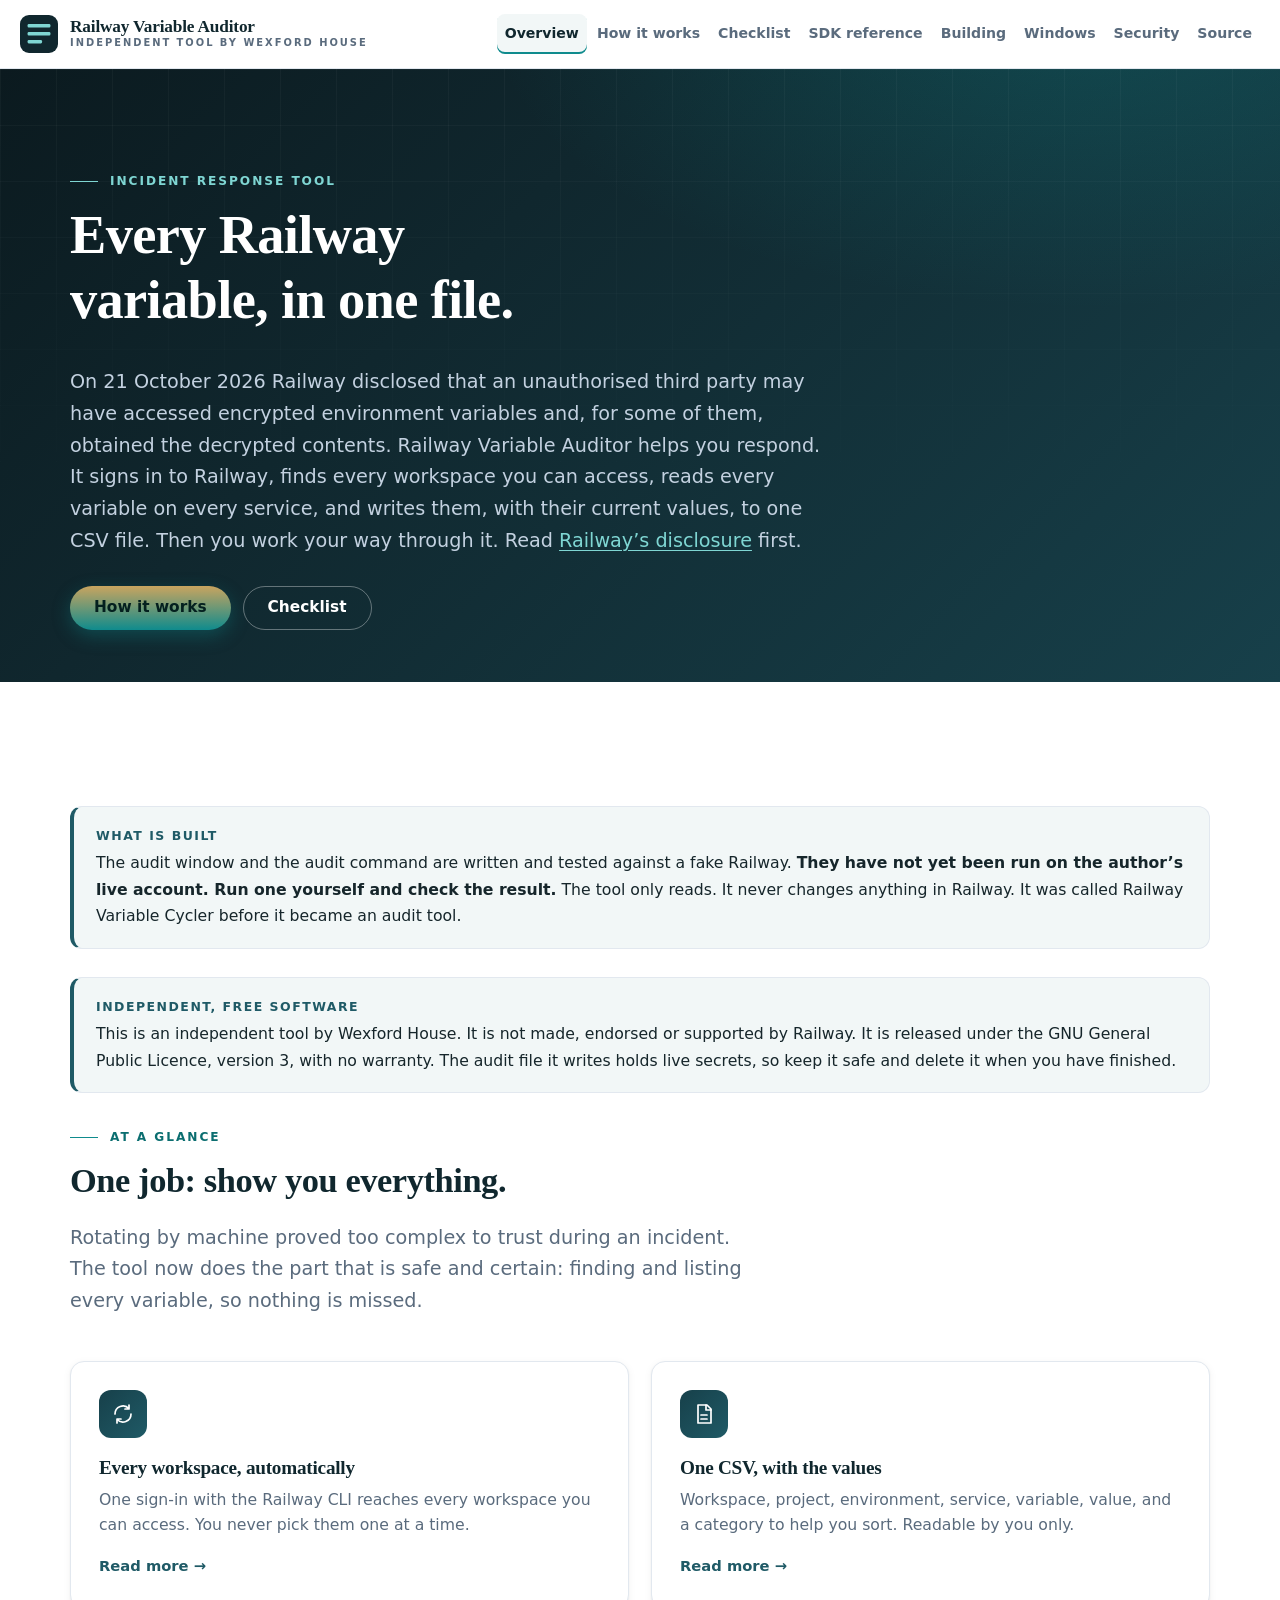
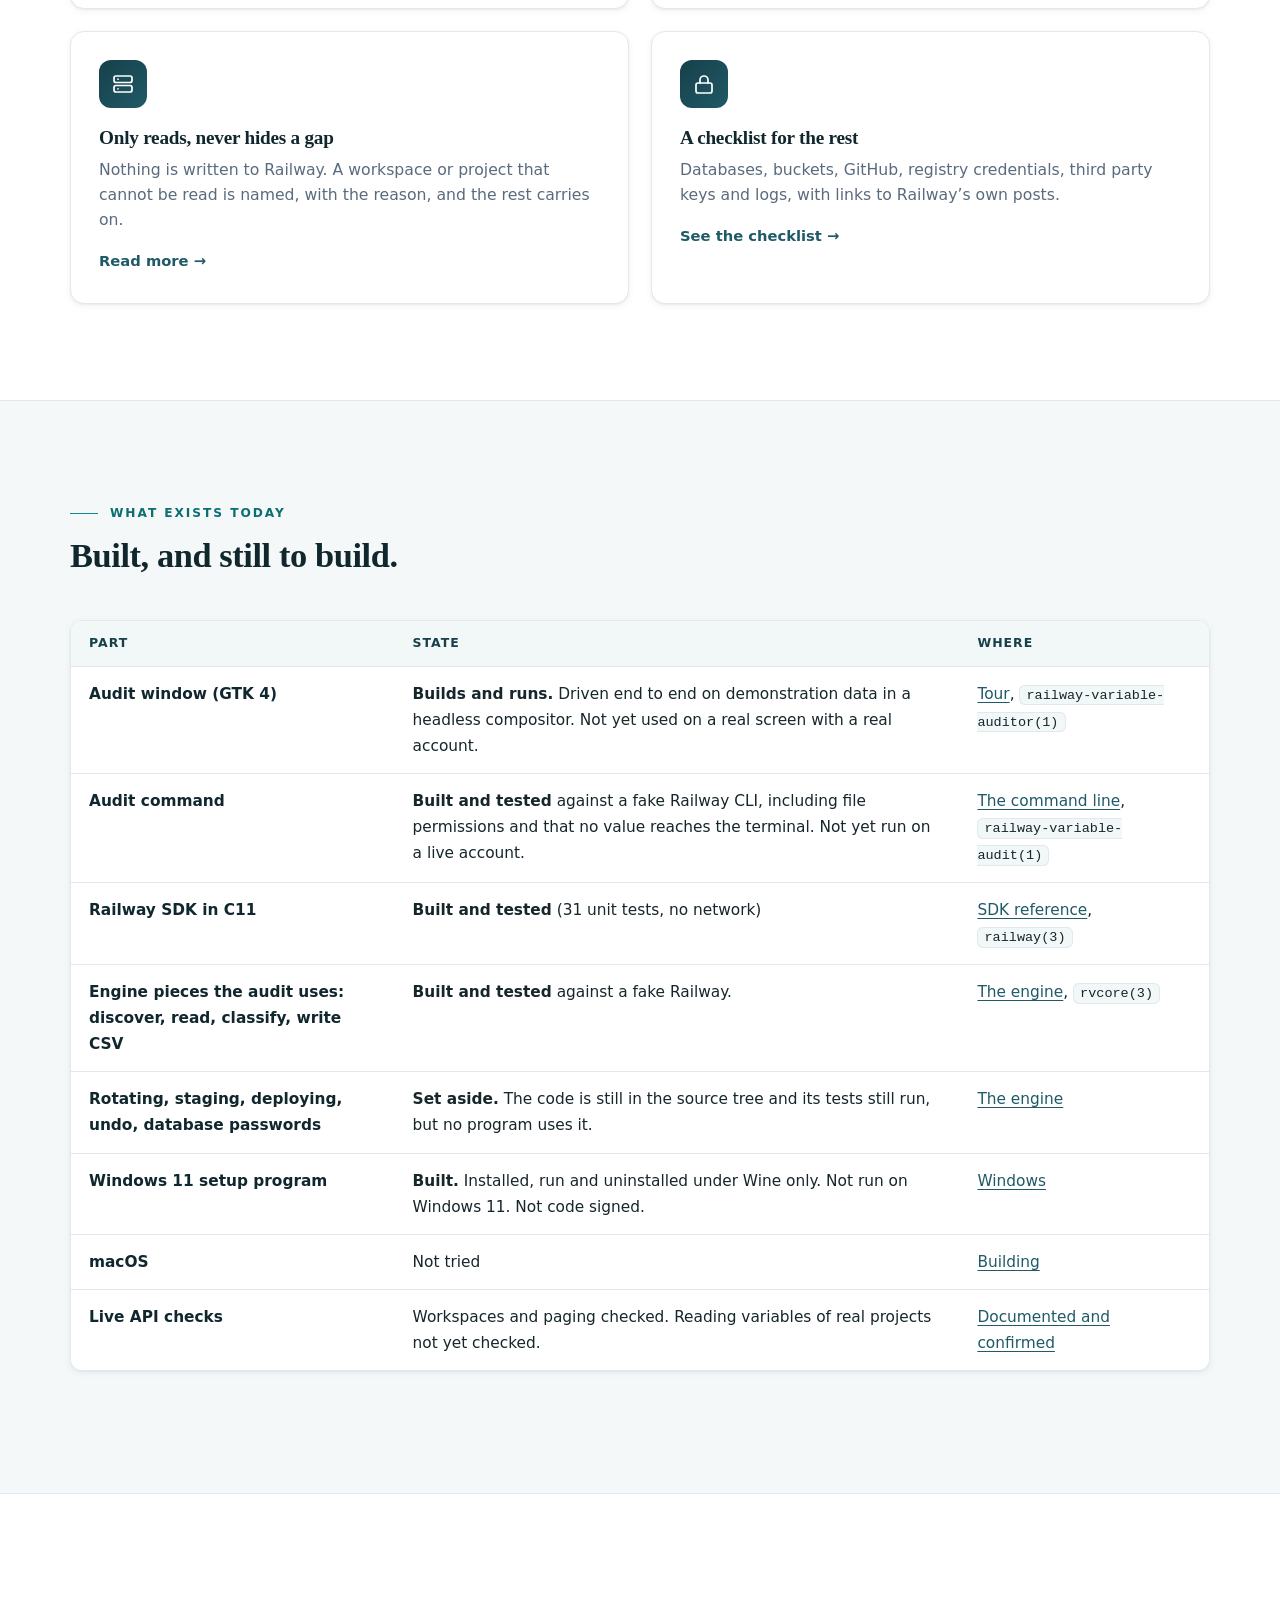
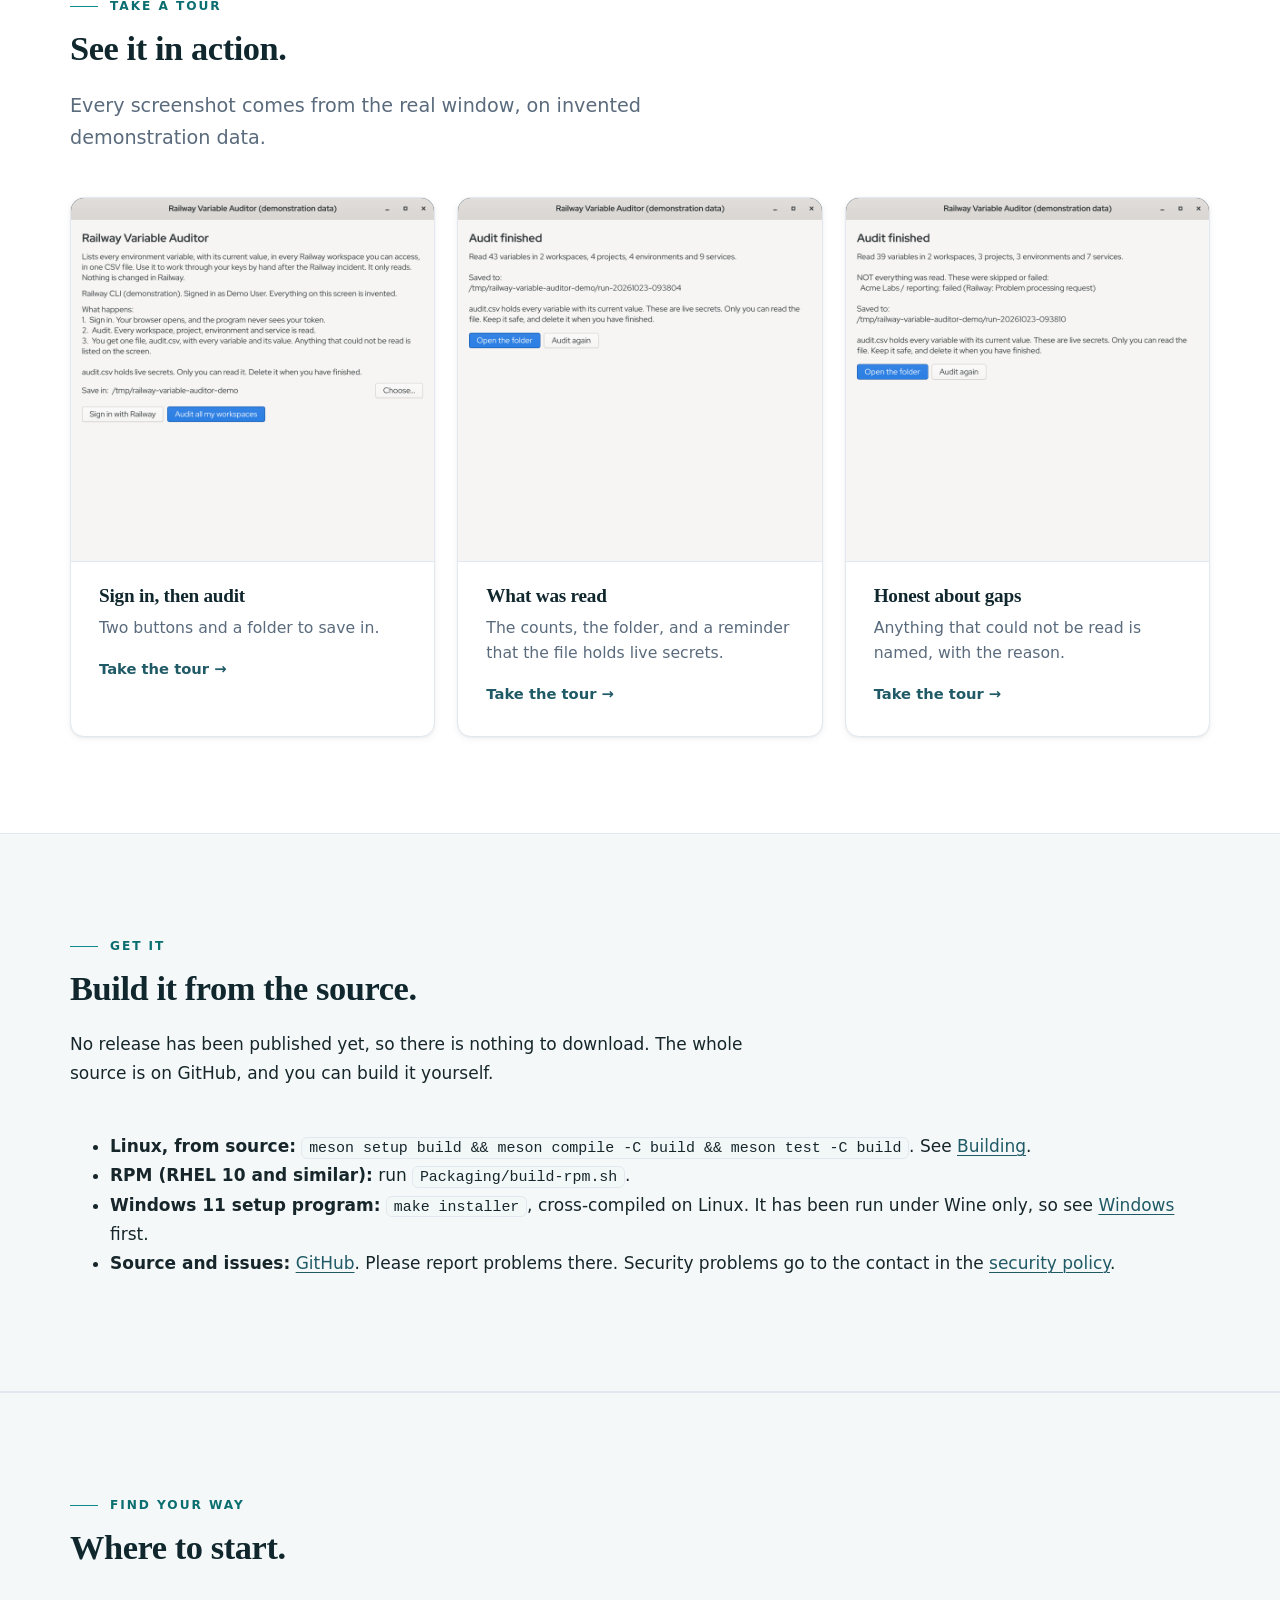
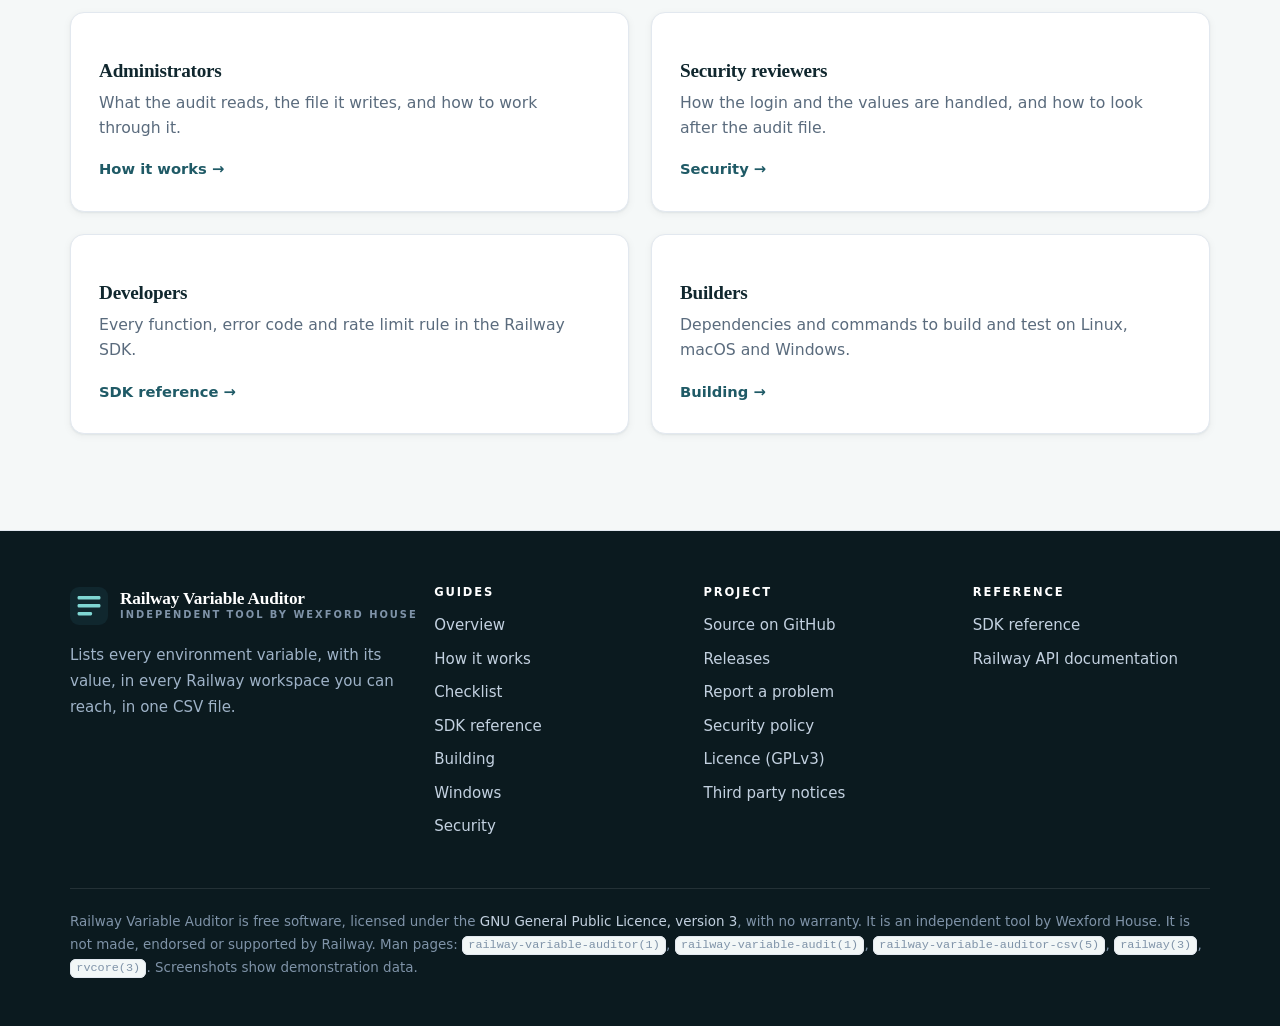
==== commit 431b3900: "Website: new theme, source and licence links, disclaimer, get it section" ====
--- a/Documentation/Website/index.html
+++ b/Documentation/Website/index.html
@@ -7,9 +7,16 @@
 <head>
 <meta charset="utf-8">
 <meta name="viewport" content="width=device-width, initial-scale=1">
-<title>Overview | Wexford House Railway Variable Auditor</title>
+<title>Overview | Railway Variable Auditor</title>
 <meta name="description" content="Railway Variable Auditor signs in to Railway, finds every workspace you can access, and writes every environment variable with its value to one CSV file, so you can rotate your keys after the security disclosure of 21 October 2026.">
-<meta name="theme-color" content="#0a1f35">
+<meta name="theme-color" content="#10272e">
+<link rel="canonical" href="https://rwdc-wexfordhouse.github.io/railway-variable-auditor/">
+<meta property="og:type" content="website">
+<meta property="og:title" content="Overview | Railway Variable Auditor">
+<meta property="og:description" content="Railway Variable Auditor signs in to Railway, finds every workspace you can access, and writes every environment variable with its value to one CSV file, so you can rotate your keys after the security disclosure of 21 October 2026.">
+<meta property="og:url" content="https://rwdc-wexfordhouse.github.io/railway-variable-auditor/">
+<meta property="og:image" content="https://rwdc-wexfordhouse.github.io/railway-variable-auditor/assets/img/app/03-results.png">
+<meta name="twitter:card" content="summary_large_image">
 <link rel="icon" href="assets/img/favicon.svg" type="image/svg+xml">
 <link rel="stylesheet" href="assets/css/style.css">
 </head>
@@ -17,10 +24,10 @@
 <a class="skip" href="#main">Skip to content</a>
 <header class="site-header">
 <div class="wrap">
-<a class="brand" href="index.html" aria-label="Wexford House Railway Variable Auditor - home"><img src="assets/img/favicon.svg" alt="" width="38" height="38"><span><b>Wexford House</b><small>Railway Variable Auditor</small></span></a>
+<a class="brand" href="index.html" aria-label="Railway Variable Auditor - home"><img src="assets/img/favicon.svg" alt="" width="38" height="38"><span><b>Railway Variable Auditor</b><small>Independent tool by Wexford House</small></span></a>
 <input type="checkbox" id="nav-toggle" class="nav-toggle" aria-label="Toggle navigation menu">
 <label for="nav-toggle" class="nav-button" aria-hidden="true"><span></span><span></span><span></span></label>
-<nav class="site-nav" aria-label="Main"><a href="index.html" aria-current="page">Overview</a><a href="how-it-works.html">How it works</a><a href="checklist.html">Checklist</a><a href="sdk.html">SDK reference</a><a href="building.html">Building</a><a href="windows.html">Windows</a><a href="security.html">Security</a></nav>
+<nav class="site-nav" aria-label="Main"><a href="index.html" aria-current="page">Overview</a><a href="how-it-works.html">How it works</a><a href="checklist.html">Checklist</a><a href="sdk.html">SDK reference</a><a href="building.html">Building</a><a href="windows.html">Windows</a><a href="security.html">Security</a><a href="https://github.com/rwdc-wexfordhouse/railway-variable-auditor">Source</a></nav>
 </div>
 </header>
 <main id="main">
@@ -29,7 +36,7 @@
 <div class="wrap">
 <span class="eyebrow">Incident response tool</span>
 <h1>Every Railway variable, in one file.</h1>
-<p class="lead">On 21 October 2026 Railway disclosed that an unauthorised third party may have accessed encrypted environment variables and, for some of them, obtained the decrypted contents. Railway Variable Auditor helps you respond. It signs in to Railway, finds every workspace you can access, reads every variable on every service, and writes them, with their current values, to one CSV file. Then you work your way through it. Read <a href="https://blog.railway.com/p/security-disclosure-wednesday-october-21st" style="color:#d9bd86">Railway&rsquo;s disclosure</a> first.</p>
+<p class="lead">On 21 October 2026 Railway disclosed that an unauthorised third party may have accessed encrypted environment variables and, for some of them, obtained the decrypted contents. Railway Variable Auditor helps you respond. It signs in to Railway, finds every workspace you can access, reads every variable on every service, and writes them, with their current values, to one CSV file. Then you work your way through it. Read <a href="https://blog.railway.com/p/security-disclosure-wednesday-october-21st" style="color:#7fd6d3">Railway&rsquo;s disclosure</a> first.</p>
 <div class="hero-actions">
 <a class="btn btn-gold" href="how-it-works.html">How it works</a>
 <a class="btn btn-ghost" href="checklist.html">Checklist</a>
@@ -40,6 +47,7 @@
 <section class="section">
 <div class="wrap">
 <div class="callout"><strong class="t">What is built</strong><p>The audit window and the audit command are written and tested against a fake Railway. <b>They have not yet been run on the author&rsquo;s live account. Run one yourself and check the result.</b> The tool only reads. It never changes anything in Railway. It was called Railway Variable Cycler before it became an audit tool.</p></div>
+<div class="callout"><strong class="t">Independent, free software</strong><p>This is an independent tool by Wexford House. It is not made, endorsed or supported by Railway. It is released under the GNU General Public Licence, version 3, with no warranty. The audit file it writes holds live secrets, so keep it safe and delete it when you have finished.</p></div>
 <div class="section-head">
 <span class="eyebrow">At a glance</span>
 <h2>One job: show you everything.</h2>
@@ -93,6 +101,22 @@
 <section class="section alt">
 <div class="wrap">
 <div class="section-head">
+<span class="eyebrow">Get it</span>
+<h2>Build it from the source.</h2>
+<p>No release has been published yet, so there is nothing to download. The whole source is on GitHub, and you can build it yourself.</p>
+</div>
+<ul>
+<li><b>Linux, from source:</b> <code>meson setup build &amp;&amp; meson compile -C build &amp;&amp; meson test -C build</code>. See <a href="building.html">Building</a>.</li>
+<li><b>RPM (RHEL 10 and similar):</b> run <code>Packaging/build-rpm.sh</code>.</li>
+<li><b>Windows 11 setup program:</b> <code>make installer</code>, cross-compiled on Linux. It has been run under Wine only, so see <a href="windows.html">Windows</a> first.</li>
+<li><b>Source and issues:</b> <a href="https://github.com/rwdc-wexfordhouse/railway-variable-auditor">GitHub</a>. Please report problems there. Security problems go to the contact in the <a href="https://github.com/rwdc-wexfordhouse/railway-variable-auditor/blob/main/SECURITY.md">security policy</a>.</li>
+</ul>
+</div>
+</section>
+
+<section class="section alt">
+<div class="wrap">
+<div class="section-head">
 <span class="eyebrow">Find your way</span>
 <h2>Where to start.</h2>
 </div>
@@ -108,12 +132,13 @@
 <footer class="site-footer">
 <div class="wrap">
 <div class="cols">
-<div><a class="brand" href="index.html" aria-label="Wexford House Railway Variable Auditor - home"><img src="assets/img/favicon.svg" alt="" width="38" height="38"><span><b>Wexford House</b><small>Railway Variable Auditor</small></span></a>
+<div><a class="brand" href="index.html" aria-label="Railway Variable Auditor - home"><img src="assets/img/favicon.svg" alt="" width="38" height="38"><span><b>Railway Variable Auditor</b><small>Independent tool by Wexford House</small></span></a>
 <p style="margin-top:18px;max-width:34ch">Lists every environment variable, with its value, in every Railway workspace you can reach, in one CSV file.</p></div>
 <div><h4>Guides</h4><ul><li><a href="index.html">Overview</a></li><li><a href="how-it-works.html">How it works</a></li><li><a href="checklist.html">Checklist</a></li><li><a href="sdk.html">SDK reference</a></li><li><a href="building.html">Building</a></li><li><a href="windows.html">Windows</a></li><li><a href="security.html">Security</a></li></ul></div>
+<div><h4>Project</h4><ul><li><a href="https://github.com/rwdc-wexfordhouse/railway-variable-auditor">Source on GitHub</a></li><li><a href="https://github.com/rwdc-wexfordhouse/railway-variable-auditor/releases">Releases</a></li><li><a href="https://github.com/rwdc-wexfordhouse/railway-variable-auditor/issues">Report a problem</a></li><li><a href="https://github.com/rwdc-wexfordhouse/railway-variable-auditor/blob/main/SECURITY.md">Security policy</a></li><li><a href="https://github.com/rwdc-wexfordhouse/railway-variable-auditor/blob/main/LICENSE">Licence (GPLv3)</a></li><li><a href="https://github.com/rwdc-wexfordhouse/railway-variable-auditor/blob/main/THIRD-PARTY-NOTICES.md">Third party notices</a></li></ul></div>
 <div><h4>Reference</h4><ul><li><a href="sdk.html">SDK reference</a></li><li><a href="https://docs.railway.com/integrations/api">Railway API documentation</a></li></ul></div>
 </div>
-<p class="legal">&copy; Wexford House. Licensed under the GNU General Public Licence, version 3. Man pages: <code>railway-variable-auditor(1)</code>, <code>railway-variable-audit(1)</code>, <code>railway-variable-auditor-csv(5)</code>, <code>railway(3)</code>, <code>rvcore(3)</code>. Screenshots show demonstration data.</p>
+<p class="legal">Railway Variable Auditor is free software, licensed under the <a href="https://github.com/rwdc-wexfordhouse/railway-variable-auditor/blob/main/LICENSE">GNU General Public Licence, version 3</a>, with no warranty. It is an independent tool by Wexford House. It is not made, endorsed or supported by Railway. Man pages: <code>railway-variable-auditor(1)</code>, <code>railway-variable-audit(1)</code>, <code>railway-variable-auditor-csv(5)</code>, <code>railway(3)</code>, <code>rvcore(3)</code>. Screenshots show demonstration data.</p>
 </div>
 </footer>
 </body>
--- a/Documentation/Website/assets/css/style.css
+++ b/Documentation/Website/assets/css/style.css
@@ -6,26 +6,26 @@
    Pure CSS, no JavaScript. Mobile first; the header menu is a CSS-only toggle. */
 
 :root {
-    --navy-950: #061424;
-    --navy-900: #0a1f35;
-    --navy-800: #12395f;
-    --navy-700: #1f4e79;
-    --navy-600: #2b6399;
-    --navy-100: #e6edf5;
-    --navy-50: #f3f6fa;
-    --gold: #b08d4f;
-    --gold-dark: #8a6a33;
-    --gold-soft: #f6efe1;
-    --ink: #17283a;
+    --navy-950: #0b1a1f;
+    --navy-900: #10272e;
+    --navy-800: #17404a;
+    --navy-700: #1f5a66;
+    --navy-600: #2b7885;
+    --navy-100: #e5f0f1;
+    --navy-50: #f2f7f7;
+    --gold: #0f8b8d;
+    --gold-dark: #0b6e70;
+    --gold-soft: #e2f3f3;
+    --ink: #16262b;
     --muted: #5a6b7d;
     --line: #e2e8ef;
     --bg: #ffffff;
-    --bg-alt: #f6f8fb;
+    --bg-alt: #f5f8f8;
     --green: #1d7a4f;
     --amber: #a8620e;
     --radius: 0.875rem;
-    --shadow-sm: 0 1px 2px rgba(10, 31, 53, .06), 0 2px 0.5rem rgba(10, 31, 53, .05);
-    --shadow-md: 0 2px 0.25rem rgba(10, 31, 53, .06), 0 1rem 2.5rem rgba(10, 31, 53, .12);
+    --shadow-sm: 0 1px 2px rgba(16, 39, 46, .06), 0 2px 0.5rem rgba(16, 39, 46, .05);
+    --shadow-md: 0 2px 0.25rem rgba(16, 39, 46, .06), 0 1rem 2.5rem rgba(16, 39, 46, .12);
     --serif: Georgia, "Iowan Old Style", "Palatino Linotype", "Book Antiqua", serif;
     --sans: "Segoe UI", system-ui, -apple-system, "Helvetica Neue", Arial, sans-serif;
     --mono: ui-monospace, SFMono-Regular, Menlo, Consolas, monospace;
@@ -46,7 +46,7 @@
 img, svg { max-width: 100%; height: auto; }
 a { color: var(--navy-700); text-decoration-thickness: 1px; text-underline-offset: 3px; }
 a:hover { color: var(--navy-600); }
-:focus-visible { outline: 3px solid rgba(176, 141, 79, .55); outline-offset: 2px; border-radius: 0.25rem; }
+:focus-visible { outline: 3px solid rgba(15, 139, 141, .55); outline-offset: 2px; border-radius: 0.25rem; }
 
 .skip { position: absolute; left: -999px; top: 0.5rem; background: var(--navy-900); color: #fff; padding: 0.625rem 1rem; border-radius: 0.5rem; z-index: 100; }
 .skip:focus { left: 0.75rem; }
@@ -76,7 +76,7 @@
 .nav-toggle:checked ~ .nav-button span:nth-child(1) { transform: translateY(0.4375rem) rotate(45deg); }
 .nav-toggle:checked ~ .nav-button span:nth-child(2) { opacity: 0; }
 .nav-toggle:checked ~ .nav-button span:nth-child(3) { transform: translateY(-7px) rotate(-45deg); }
-.nav-toggle:focus-visible ~ .nav-button { outline: 3px solid rgba(176, 141, 79, .55); }
+.nav-toggle:focus-visible ~ .nav-button { outline: 3px solid rgba(15, 139, 141, .55); }
 .site-nav { display: none; position: absolute; top: var(--header-h); left: 0; right: 0; background: #fff; border-bottom: 1px solid var(--line); box-shadow: var(--shadow-md); padding: 0.5rem 1.25rem 1.125rem; }
 .nav-toggle:checked ~ .site-nav { display: block; }
 .site-nav a { display: block; padding: 0.75rem 0.25rem; text-decoration: none; color: var(--ink); font-weight: 600; font-size: .98rem; border-bottom: 1px solid var(--line); }
@@ -88,21 +88,21 @@
 .site-nav a.parent-current { color: var(--gold-dark); }
 
 /* ---------- hero ---------- */
-.hero { position: relative; color: #fff; background: radial-gradient(62.5rem 31.25rem at 85% -10%, rgba(176, 141, 79, .28), transparent 60%), linear-gradient(135deg, var(--navy-950) 0%, var(--navy-900) 35%, var(--navy-800) 100%); padding: 4.5rem 0 0; overflow: hidden; }
+.hero { position: relative; color: #fff; background: radial-gradient(62.5rem 31.25rem at 85% -10%, rgba(15, 139, 141, .28), transparent 60%), linear-gradient(135deg, var(--navy-950) 0%, var(--navy-900) 35%, var(--navy-800) 100%); padding: 4.5rem 0 0; overflow: hidden; }
 .hero::after { content: ""; position: absolute; inset: 0; background-image: linear-gradient(rgba(255, 255, 255, .035) 1px, transparent 1px), linear-gradient(90deg, rgba(255, 255, 255, .035) 1px, transparent 1px); background-size: 3.5rem 3.5rem; mask-image: linear-gradient(180deg, #000, transparent 75%); -webkit-mask-image: linear-gradient(180deg, #000, transparent 75%); pointer-events: none; }
 .hero .wrap { position: relative; z-index: 1; }
 .hero h1 { color: #fff; max-width: 17ch; }
 .hero .lead { color: #c3d1e0; }
-.hero .eyebrow { color: #d9bd86; }
-.hero .eyebrow::before { background: #d9bd86; }
+.hero .eyebrow { color: #7fd6d3; }
+.hero .eyebrow::before { background: #7fd6d3; }
 .hero-actions { display: flex; flex-wrap: wrap; gap: 0.75rem; margin: 1.875rem 0 3.25rem; }
 .hero-shot { margin: 0 auto -1px; max-width: 65rem; }
 .hero-shot .frame { border-radius: 0.875rem 0.875rem 0 0; border-bottom: 0; box-shadow: 0 -4px 3.75rem rgba(0, 0, 0, .35); }
 
 .btn { display: inline-flex; align-items: center; gap: 0.625rem; padding: 0.8125rem 1.5rem; border-radius: 62.4375rem; font: 700 .96rem/1 var(--sans); text-decoration: none; transition: transform .15s, background .15s, box-shadow .15s; }
 .btn:hover { transform: translateY(-1px); }
-.btn-gold { background: linear-gradient(180deg, #c9a45f, var(--gold)); color: #1b1305; box-shadow: 0 0.375rem 1.125rem rgba(176, 141, 79, .35); }
-.btn-gold:hover { color: #1b1305; box-shadow: 0 0.625rem 1.5rem rgba(176, 141, 79, .45); }
+.btn-gold { background: linear-gradient(180deg, #c9a45f, var(--gold)); color: #04201f; box-shadow: 0 0.375rem 1.125rem rgba(15, 139, 141, .35); }
+.btn-gold:hover { color: #04201f; box-shadow: 0 0.625rem 1.5rem rgba(15, 139, 141, .45); }
 .btn-ghost { border: 1px solid rgba(255, 255, 255, .35); color: #fff; }
 .btn-ghost:hover { background: rgba(255, 255, 255, .1); color: #fff; }
 .btn-navy { background: var(--navy-800); color: #fff; }
@@ -145,7 +145,7 @@
 figcaption { margin-top: 0.875rem; font-size: .92rem; color: var(--muted); text-align: center; line-height: 1.55; }
 figcaption b { color: var(--navy-900); }
 .phone { max-width: 18.125rem; margin: 0 auto; }
-.phone .frame { border-radius: 2rem; border: 0.5rem solid #0d1b2b; background: #0d1b2b; }
+.phone .frame { border-radius: 2rem; border: 0.5rem solid #0b1a1f; background: #0b1a1f; }
 .phone .frame .bar { display: none; }
 .phone .frame img { border-radius: 1.375rem; }
 .shots-2 { display: grid; gap: 1.5rem; grid-template-columns: 1fr; align-items: start; }
@@ -192,12 +192,12 @@
 
 /* ---------- documentation pages ---------- */
 .page-head { background: linear-gradient(135deg, var(--navy-950), var(--navy-800)); color: #fff; padding: 3.5rem 0 3.25rem; position: relative; overflow: hidden; }
-.page-head::after { content: ""; position: absolute; right: -120px; top: -160px; width: 26.25rem; height: 26.25rem; border-radius: 50%; background: radial-gradient(circle, rgba(176, 141, 79, .3), transparent 65%); }
+.page-head::after { content: ""; position: absolute; right: -120px; top: -160px; width: 26.25rem; height: 26.25rem; border-radius: 50%; background: radial-gradient(circle, rgba(15, 139, 141, .3), transparent 65%); }
 .page-head .wrap { position: relative; z-index: 1; }
 .page-head h1 { color: #fff; font-size: clamp(1.9rem, 4vw, 2.8rem); margin-bottom: 0.875rem; }
 .page-head .lead { color: #c3d1e0; margin: 0; }
-.page-head .eyebrow { color: #d9bd86; }
-.page-head .eyebrow::before { background: #d9bd86; }
+.page-head .eyebrow { color: #7fd6d3; }
+.page-head .eyebrow::before { background: #7fd6d3; }
 .crumbs { font-size: .86rem; color: #9fb3c8; margin-bottom: 1.25rem; }
 .crumbs a { color: #c3d1e0; text-decoration: none; }
 .crumbs a:hover { color: #fff; text-decoration: underline; }
@@ -300,9 +300,9 @@
 
 /* ---------- click-to-enlarge screenshots (pure CSS, :target based) ---------- */
 .frame a.zoom { cursor: zoom-in; position: relative; }
-.frame a.zoom::after { content: "Click to enlarge"; position: absolute; right: 0.75rem; bottom: 0.75rem; padding: 0.4375rem 0.75rem; border-radius: 62.4375rem; background: rgba(6, 20, 36, .78); color: #fff; font: 600 .74rem/1 var(--sans); letter-spacing: .02em; opacity: 0; transform: translateY(0.25rem); transition: opacity .2s, transform .2s; pointer-events: none; }
+.frame a.zoom::after { content: "Click to enlarge"; position: absolute; right: 0.75rem; bottom: 0.75rem; padding: 0.4375rem 0.75rem; border-radius: 62.4375rem; background: rgba(11, 26, 31, .78); color: #fff; font: 600 .74rem/1 var(--sans); letter-spacing: .02em; opacity: 0; transform: translateY(0.25rem); transition: opacity .2s, transform .2s; pointer-events: none; }
 .frame a.zoom:hover::after, .frame a.zoom:focus-visible::after { opacity: 1; transform: none; }
-.lightbox { display: none; position: fixed; inset: 0; z-index: 200; align-items: center; justify-content: center; background: rgba(6, 20, 36, .9); -webkit-backdrop-filter: blur(0.3125rem); backdrop-filter: blur(0.3125rem); }
+.lightbox { display: none; position: fixed; inset: 0; z-index: 200; align-items: center; justify-content: center; background: rgba(11, 26, 31, .9); -webkit-backdrop-filter: blur(0.3125rem); backdrop-filter: blur(0.3125rem); }
 .lightbox:target { display: flex; animation: lb-in .18s ease-out; }
 .lightbox .lb-link { display: flex; align-items: center; justify-content: center; width: 100%; height: 100%; padding: 2.5vh 2.5vw; line-height: 0; cursor: zoom-out; }
 .lightbox .lb-link img { display: block; width: auto; height: auto; max-width: 95vw; max-height: 95vh; object-fit: contain; border-radius: 0.5rem; background: #fff; box-shadow: 0 1.5rem 5.625rem rgba(0, 0, 0, .6); }
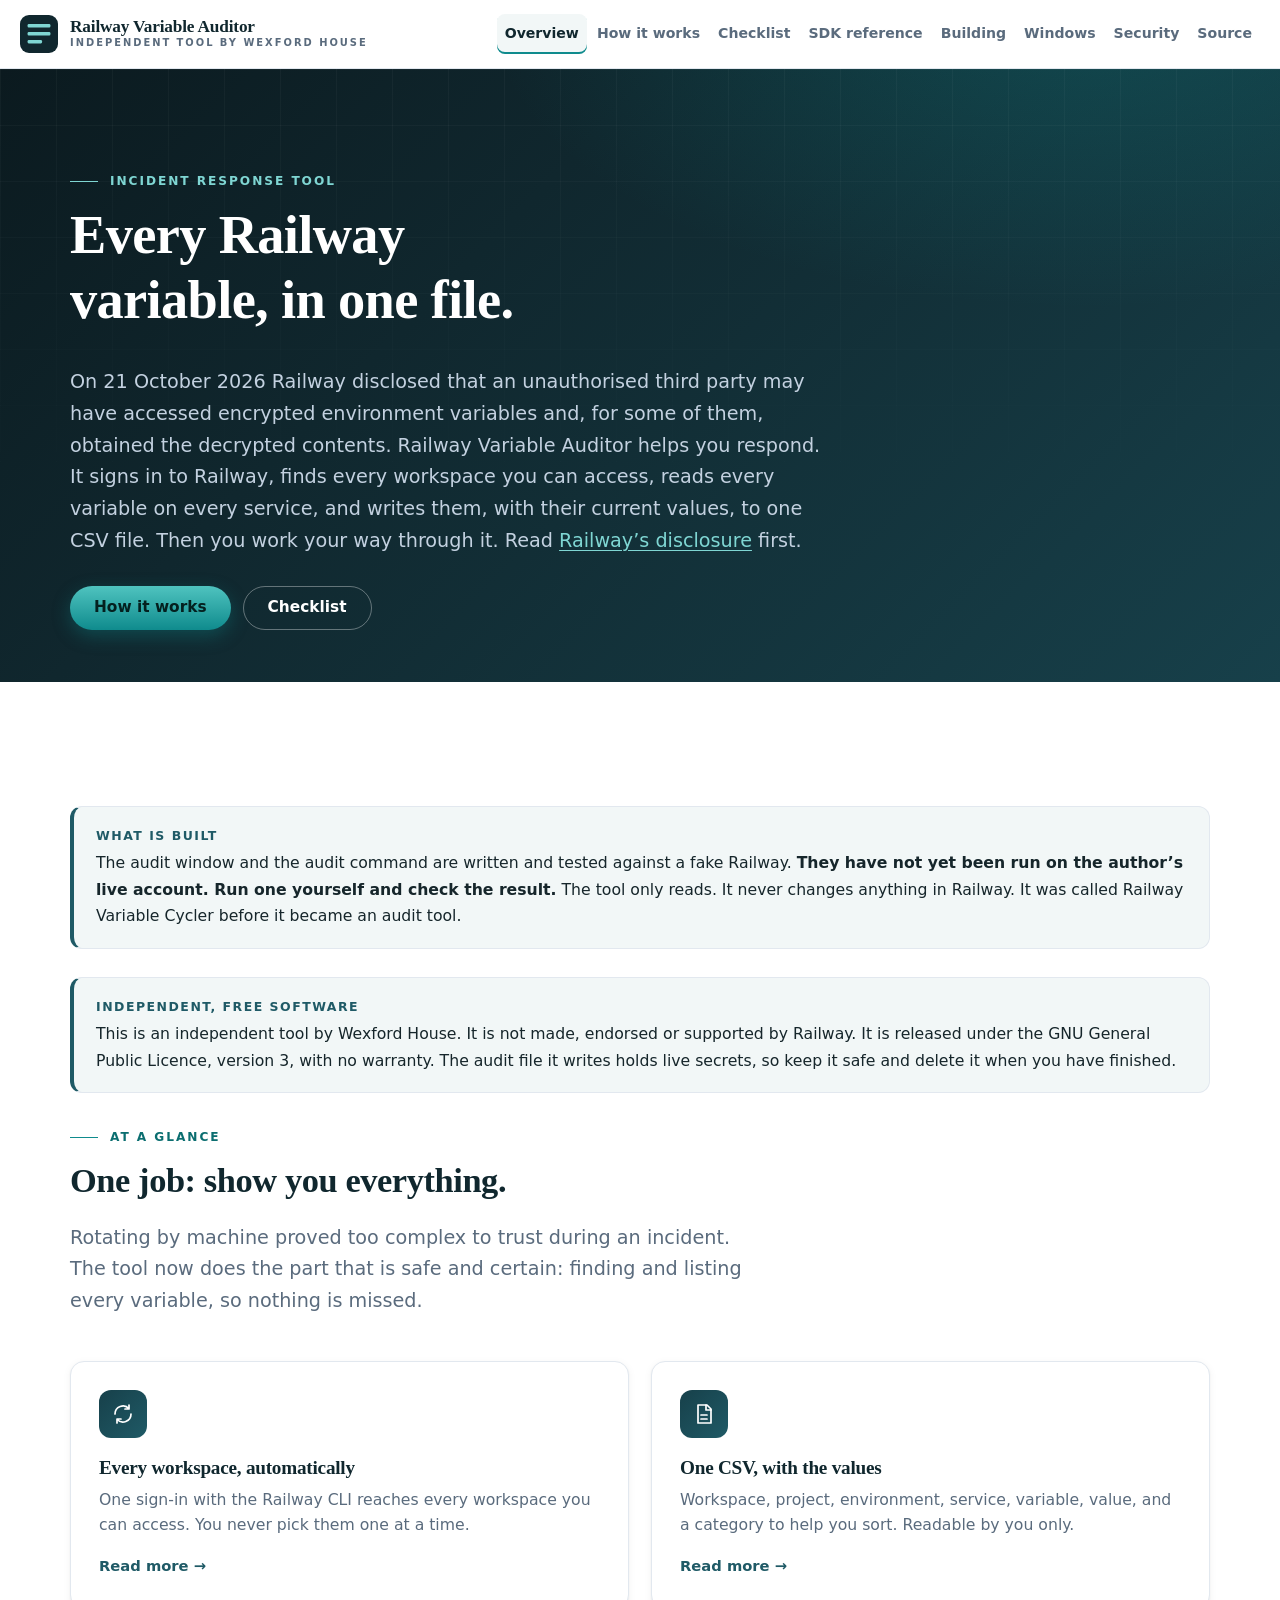
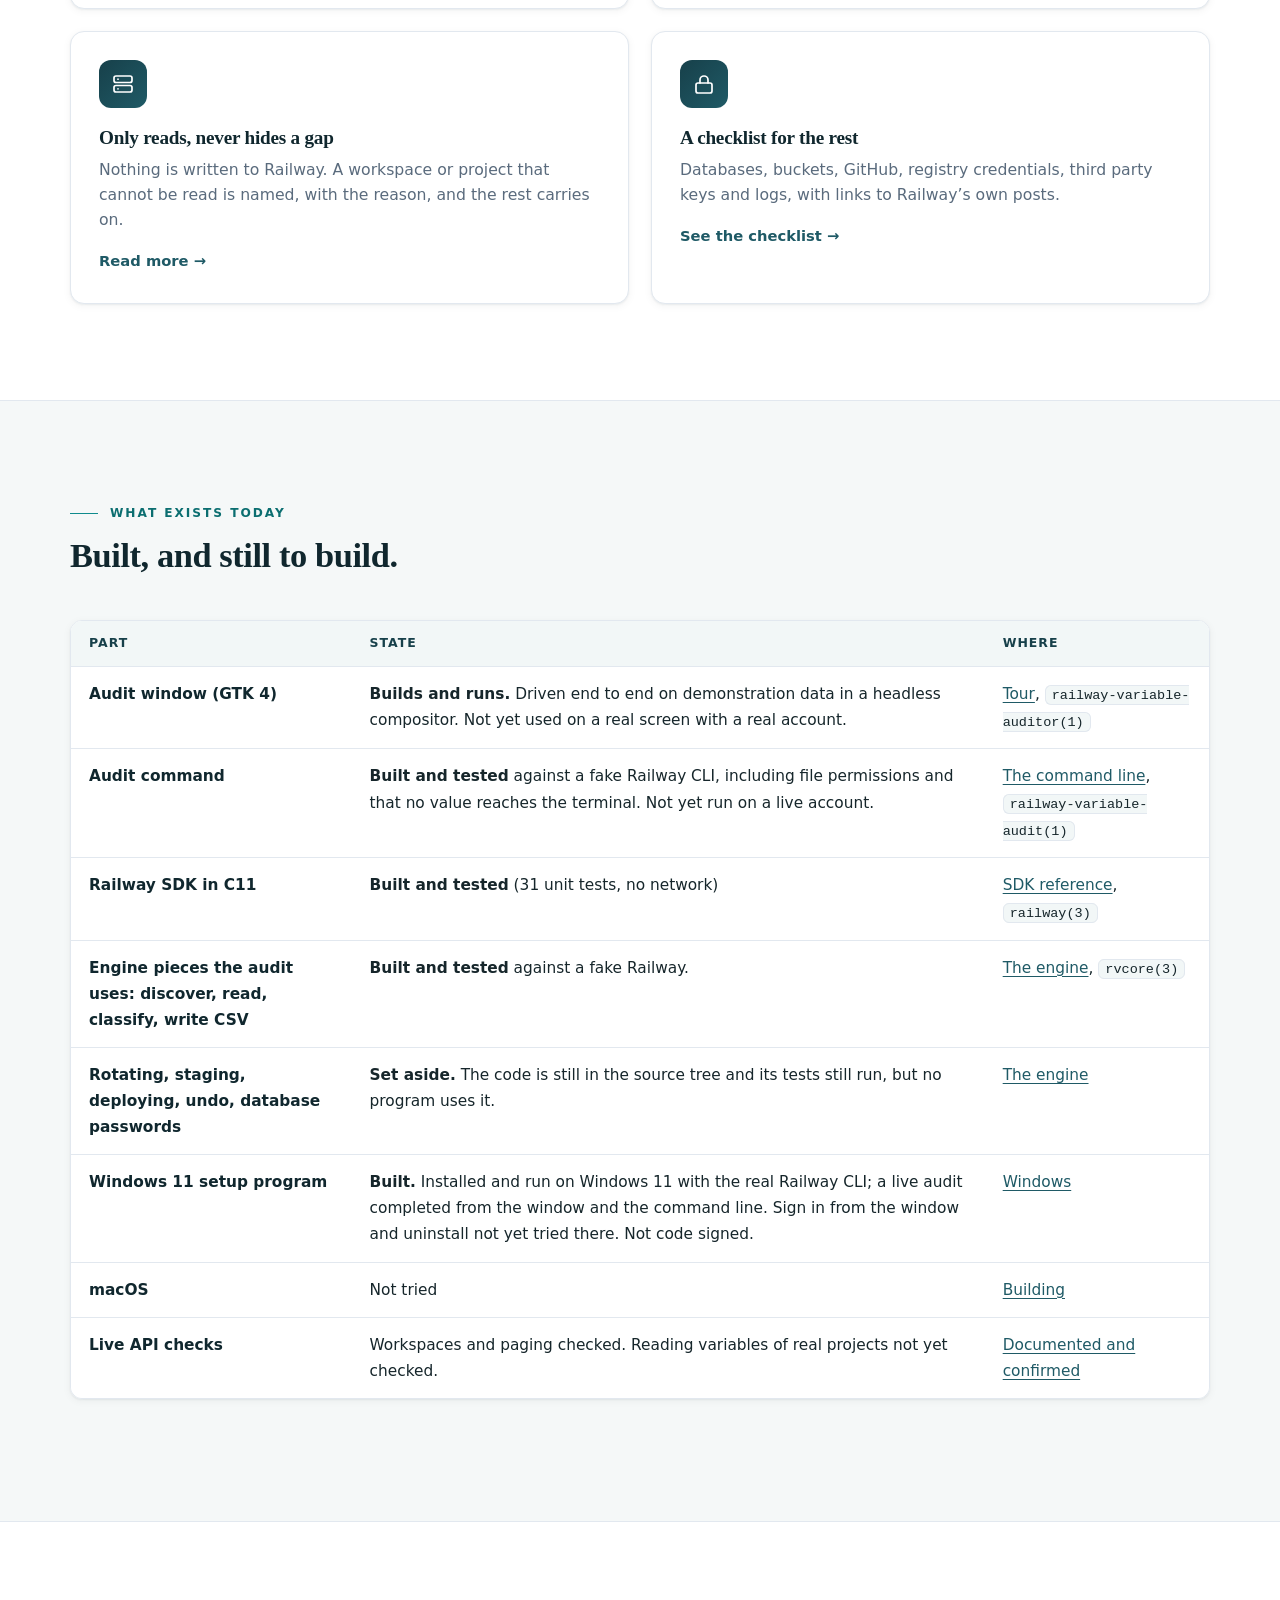
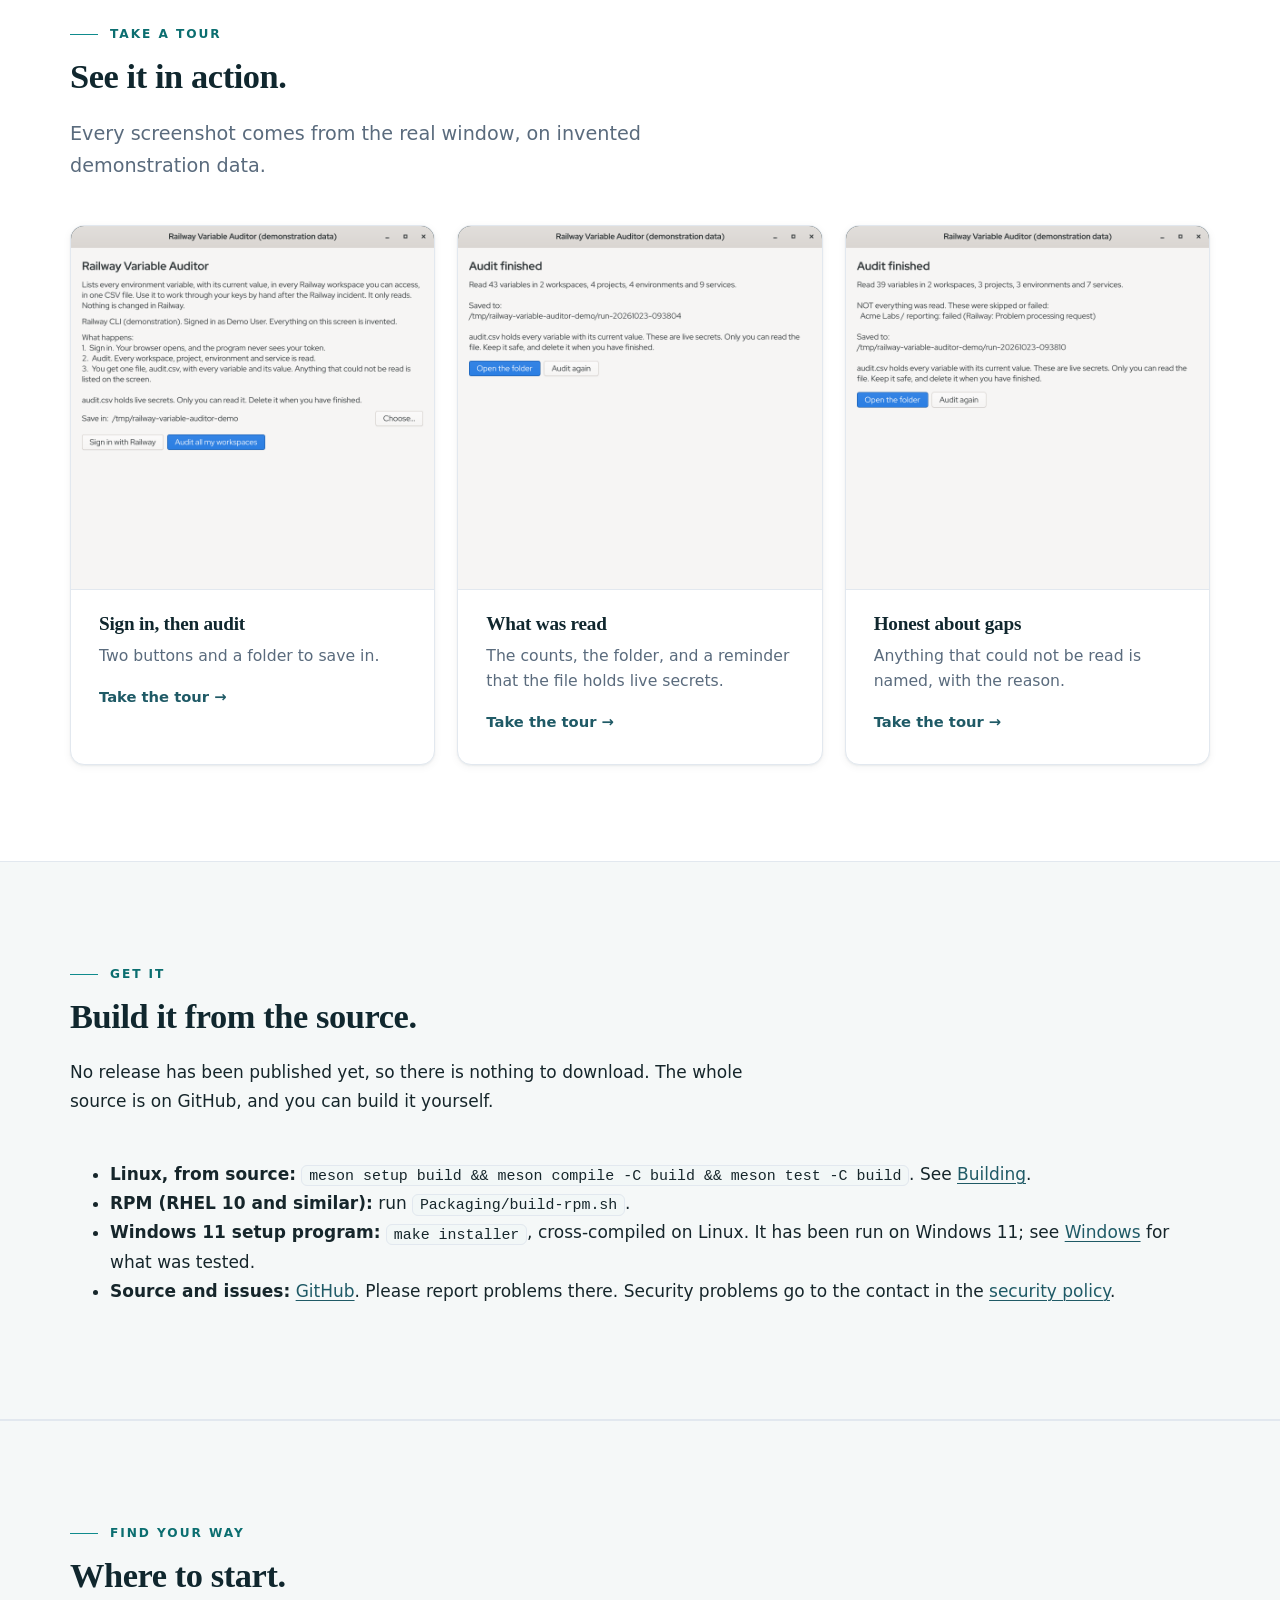
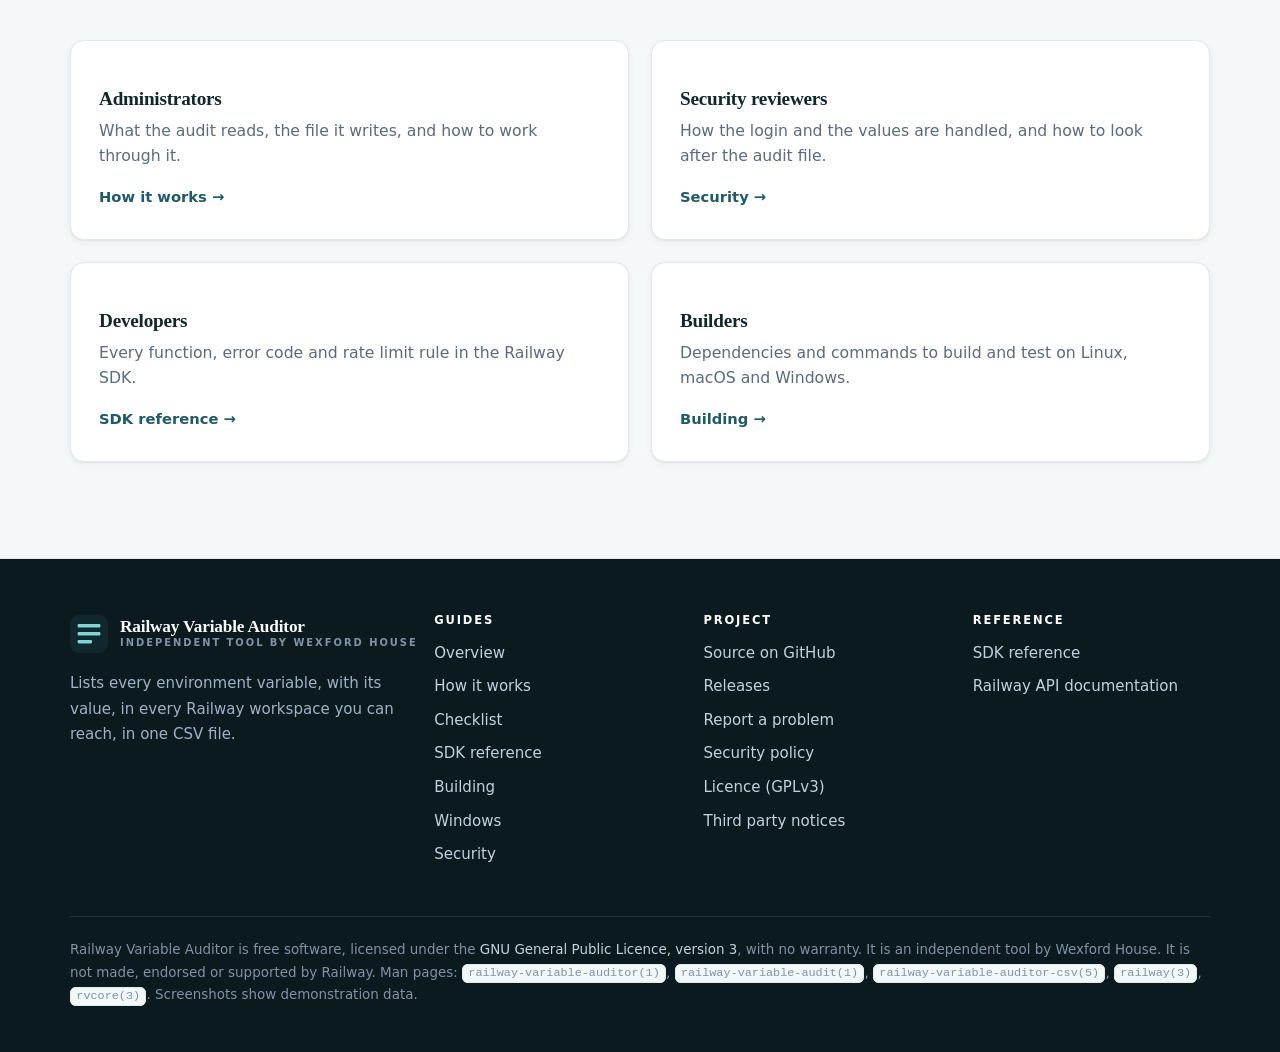
==== commit c707f35b: "Website: record the Windows 11 test results The Windows page, the overview and the building guide sa" ====
--- a/Documentation/Website/index.html
+++ b/Documentation/Website/index.html
@@ -76,7 +76,7 @@
 <tr><td>Railway SDK in C11</td><td><b>Built and tested</b> (31 unit tests, no network)</td><td><a href="sdk.html">SDK reference</a>, <code>railway(3)</code></td></tr>
 <tr><td>Engine pieces the audit uses: discover, read, classify, write CSV</td><td><b>Built and tested</b> against a fake Railway.</td><td><a href="sdk.html#engine">The engine</a>, <code>rvcore(3)</code></td></tr>
 <tr><td>Rotating, staging, deploying, undo, database passwords</td><td><b>Set aside.</b> The code is still in the source tree and its tests still run, but no program uses it.</td><td><a href="sdk.html#engine">The engine</a></td></tr>
-<tr><td>Windows 11 setup program</td><td><b>Built.</b> Installed, run and uninstalled under Wine only. Not run on Windows 11. Not code signed.</td><td><a href="windows.html">Windows</a></td></tr>
+<tr><td>Windows 11 setup program</td><td><b>Built.</b> Installed and run on Windows 11 with the real Railway CLI; a live audit completed from the window and the command line. Sign in from the window and uninstall not yet tried there. Not code signed.</td><td><a href="windows.html">Windows</a></td></tr>
 <tr><td>macOS</td><td>Not tried</td><td><a href="building.html">Building</a></td></tr>
 <tr><td>Live API checks</td><td>Workspaces and paging checked. Reading variables of real projects not yet checked.</td><td><a href="sdk.html#assumed">Documented and confirmed</a></td></tr>
 </tbody></table></div>
@@ -108,7 +108,7 @@
 <ul>
 <li><b>Linux, from source:</b> <code>meson setup build &amp;&amp; meson compile -C build &amp;&amp; meson test -C build</code>. See <a href="building.html">Building</a>.</li>
 <li><b>RPM (RHEL 10 and similar):</b> run <code>Packaging/build-rpm.sh</code>.</li>
-<li><b>Windows 11 setup program:</b> <code>make installer</code>, cross-compiled on Linux. It has been run under Wine only, so see <a href="windows.html">Windows</a> first.</li>
+<li><b>Windows 11 setup program:</b> <code>make installer</code>, cross-compiled on Linux. It has been run on Windows 11; see <a href="windows.html">Windows</a> for what was tested.</li>
 <li><b>Source and issues:</b> <a href="https://github.com/rwdc-wexfordhouse/railway-variable-auditor">GitHub</a>. Please report problems there. Security problems go to the contact in the <a href="https://github.com/rwdc-wexfordhouse/railway-variable-auditor/blob/main/SECURITY.md">security policy</a>.</li>
 </ul>
 </div>
--- a/Documentation/Website/assets/css/style.css
+++ b/Documentation/Website/assets/css/style.css
@@ -101,7 +101,7 @@
 
 .btn { display: inline-flex; align-items: center; gap: 0.625rem; padding: 0.8125rem 1.5rem; border-radius: 62.4375rem; font: 700 .96rem/1 var(--sans); text-decoration: none; transition: transform .15s, background .15s, box-shadow .15s; }
 .btn:hover { transform: translateY(-1px); }
-.btn-gold { background: linear-gradient(180deg, #c9a45f, var(--gold)); color: #04201f; box-shadow: 0 0.375rem 1.125rem rgba(15, 139, 141, .35); }
+.btn-gold { background: linear-gradient(180deg, #4fc3bf, var(--gold)); color: #04201f; box-shadow: 0 0.375rem 1.125rem rgba(15, 139, 141, .35); }
 .btn-gold:hover { color: #04201f; box-shadow: 0 0.625rem 1.5rem rgba(15, 139, 141, .45); }
 .btn-ghost { border: 1px solid rgba(255, 255, 255, .35); color: #fff; }
 .btn-ghost:hover { background: rgba(255, 255, 255, .1); color: #fff; }
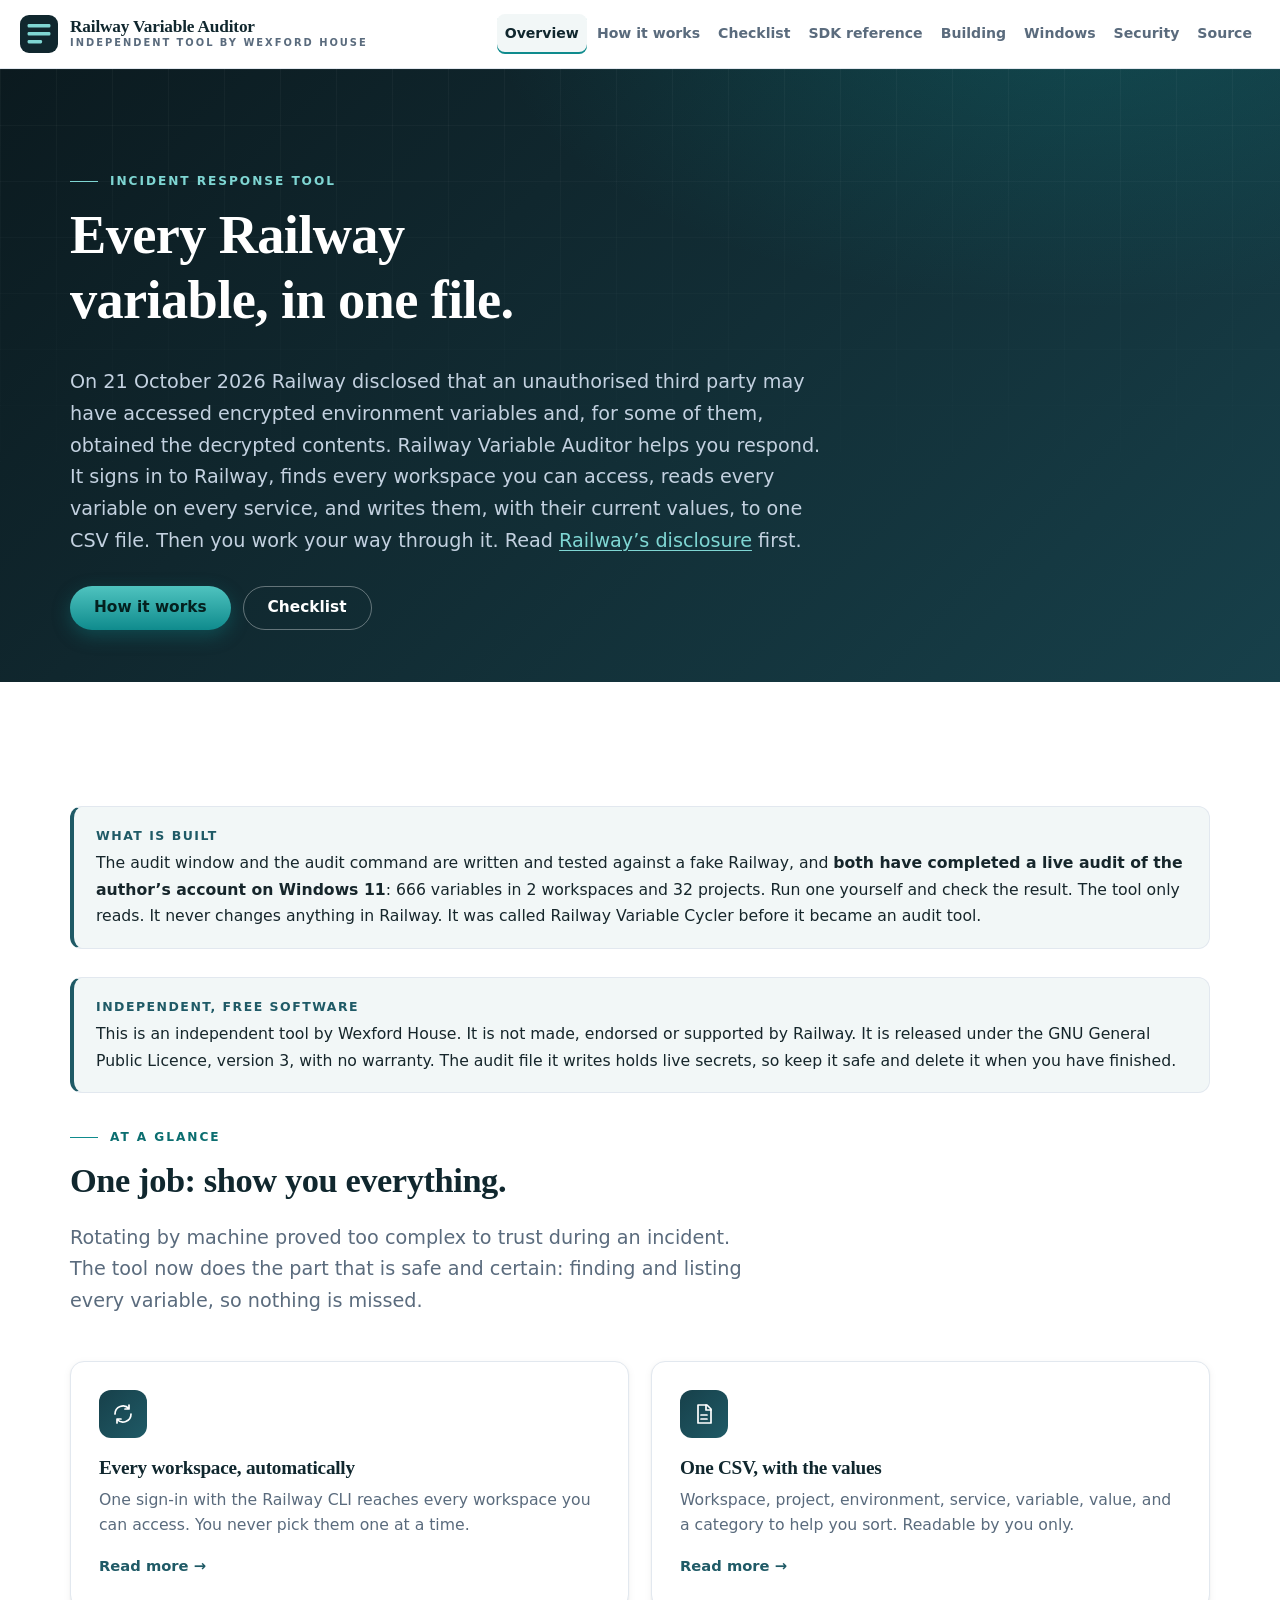
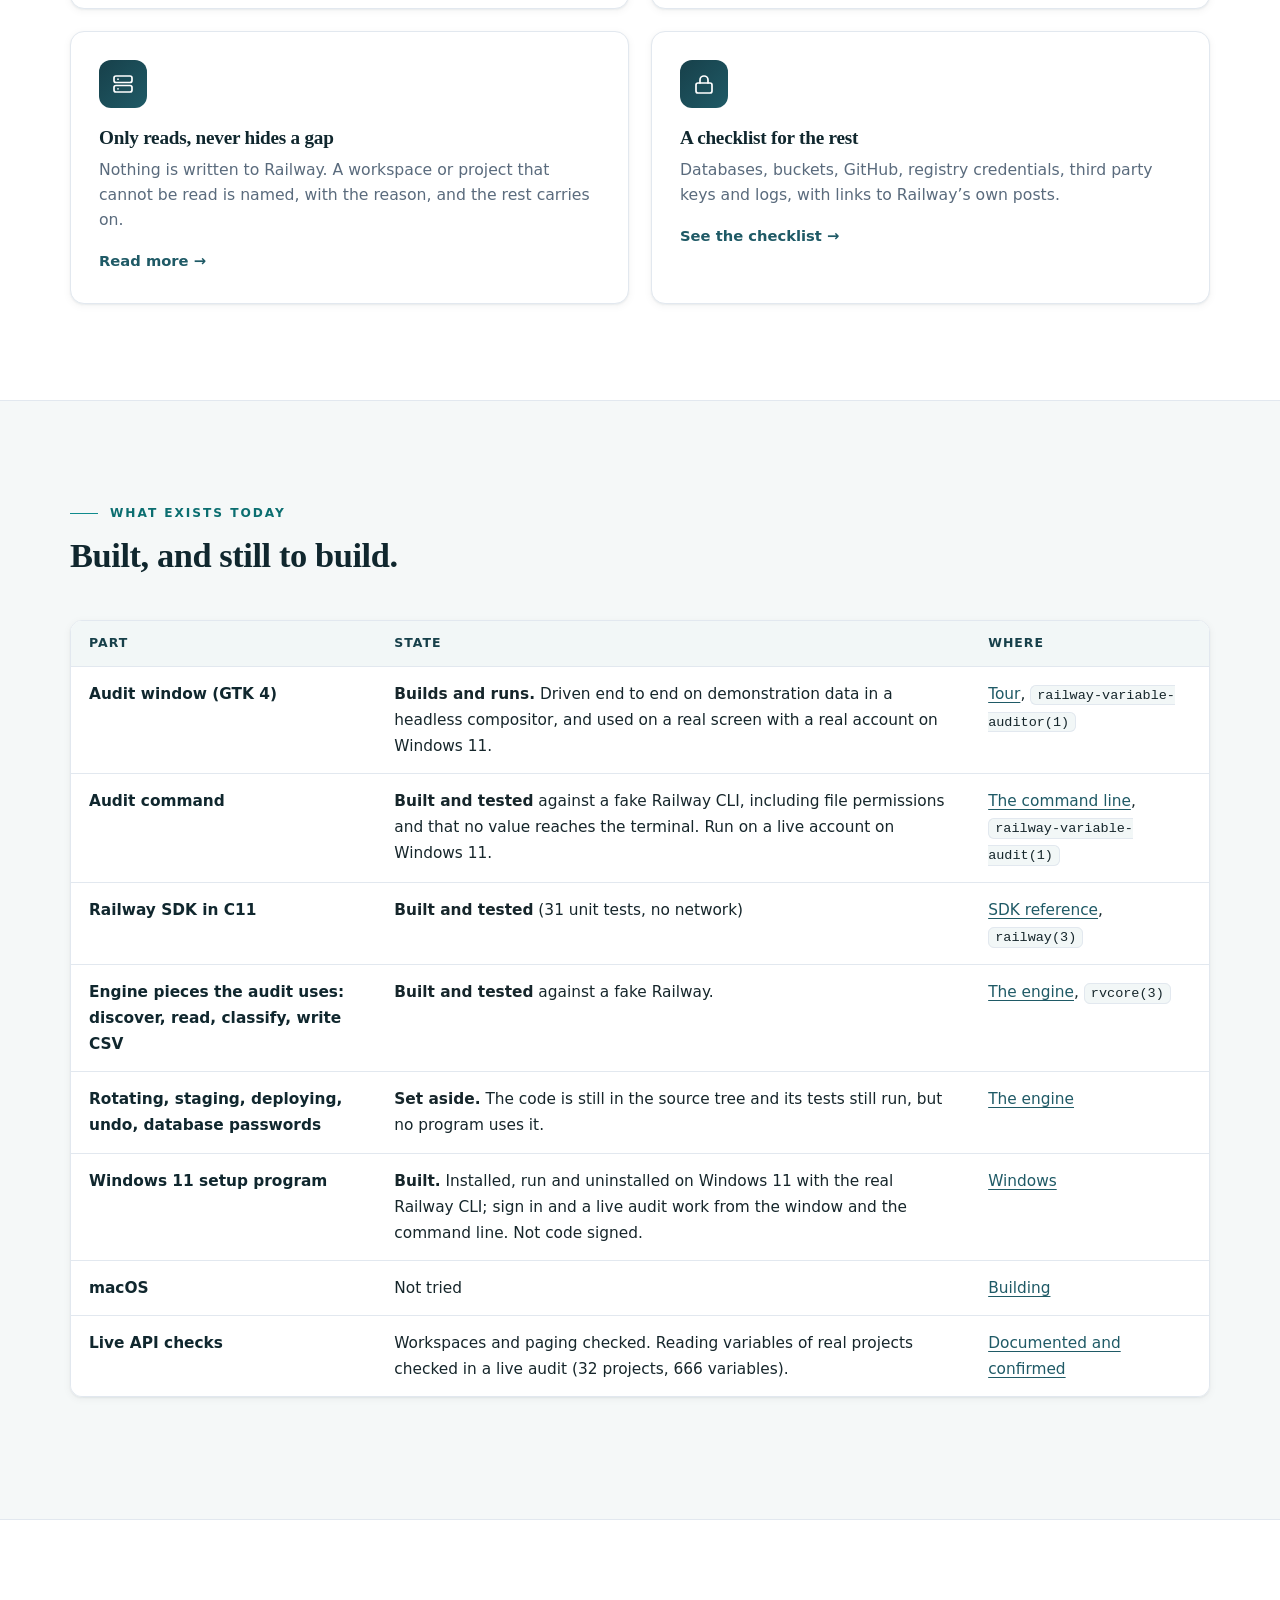
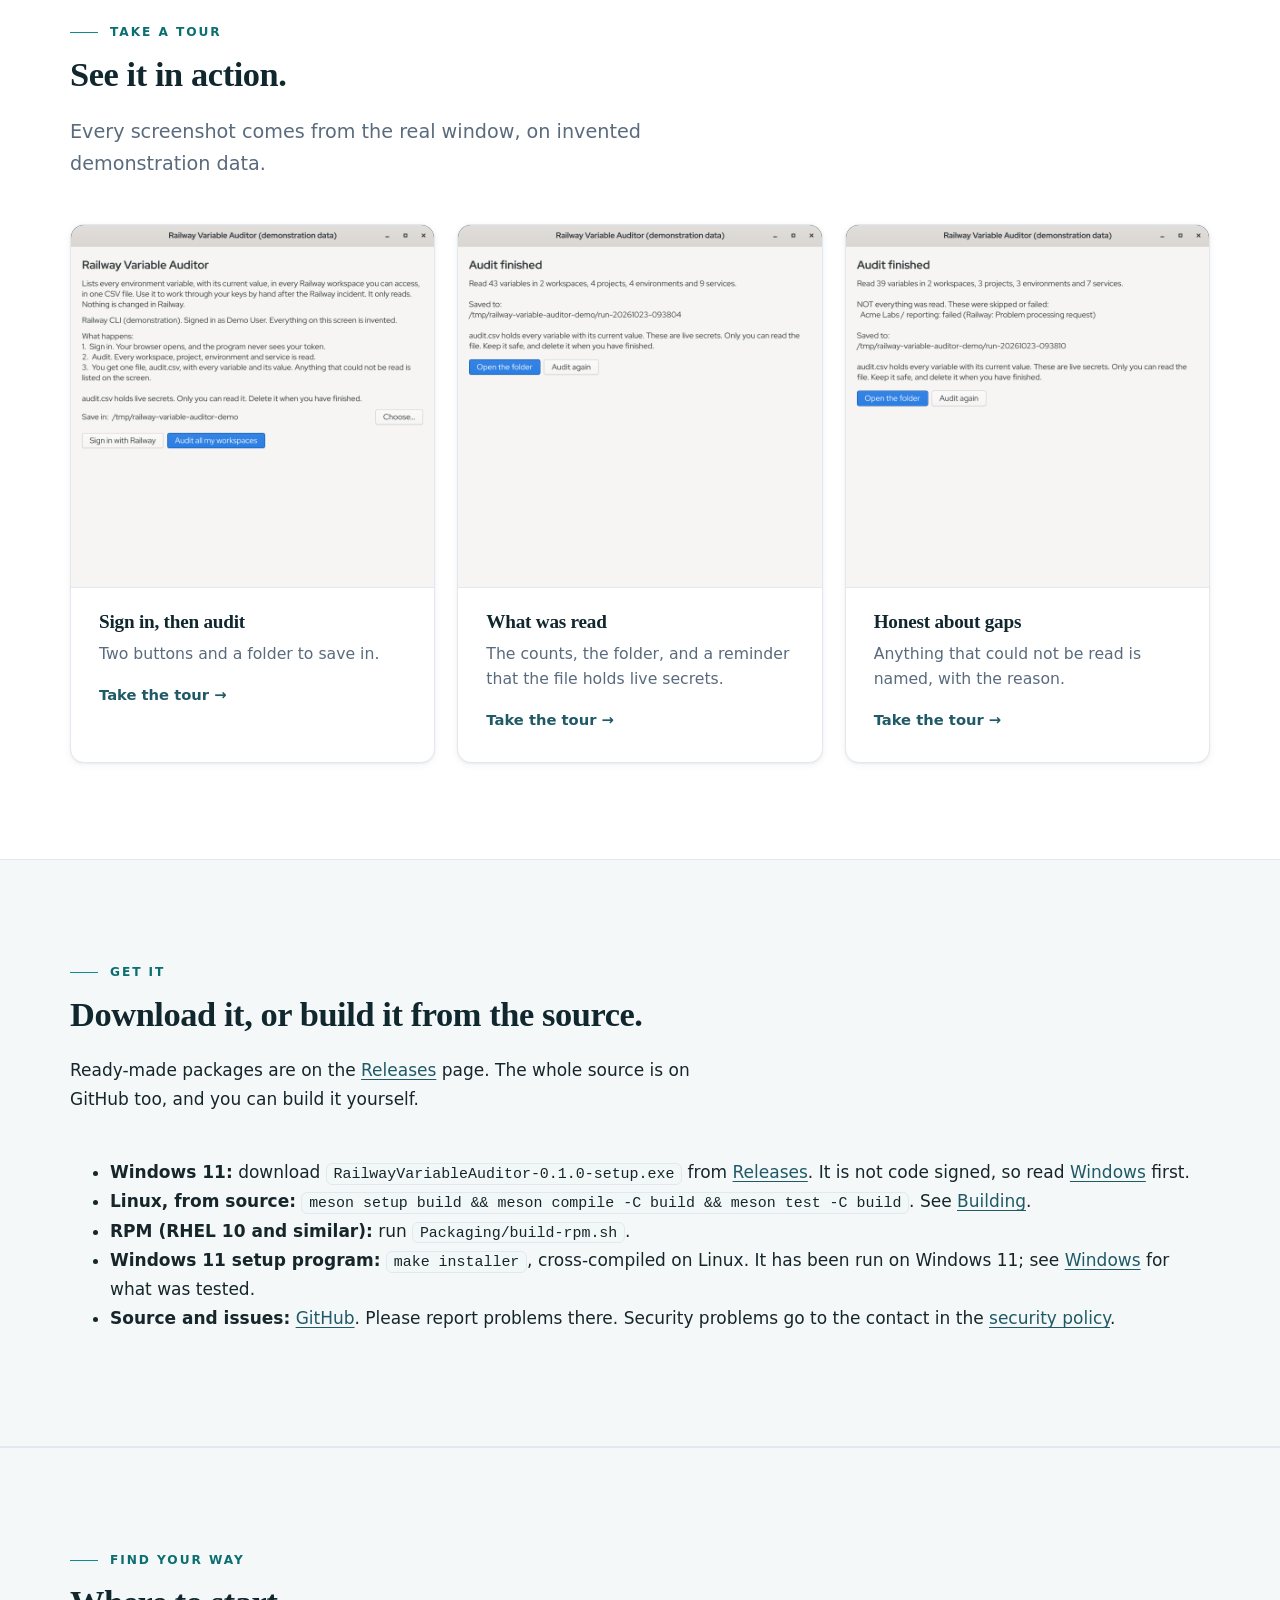
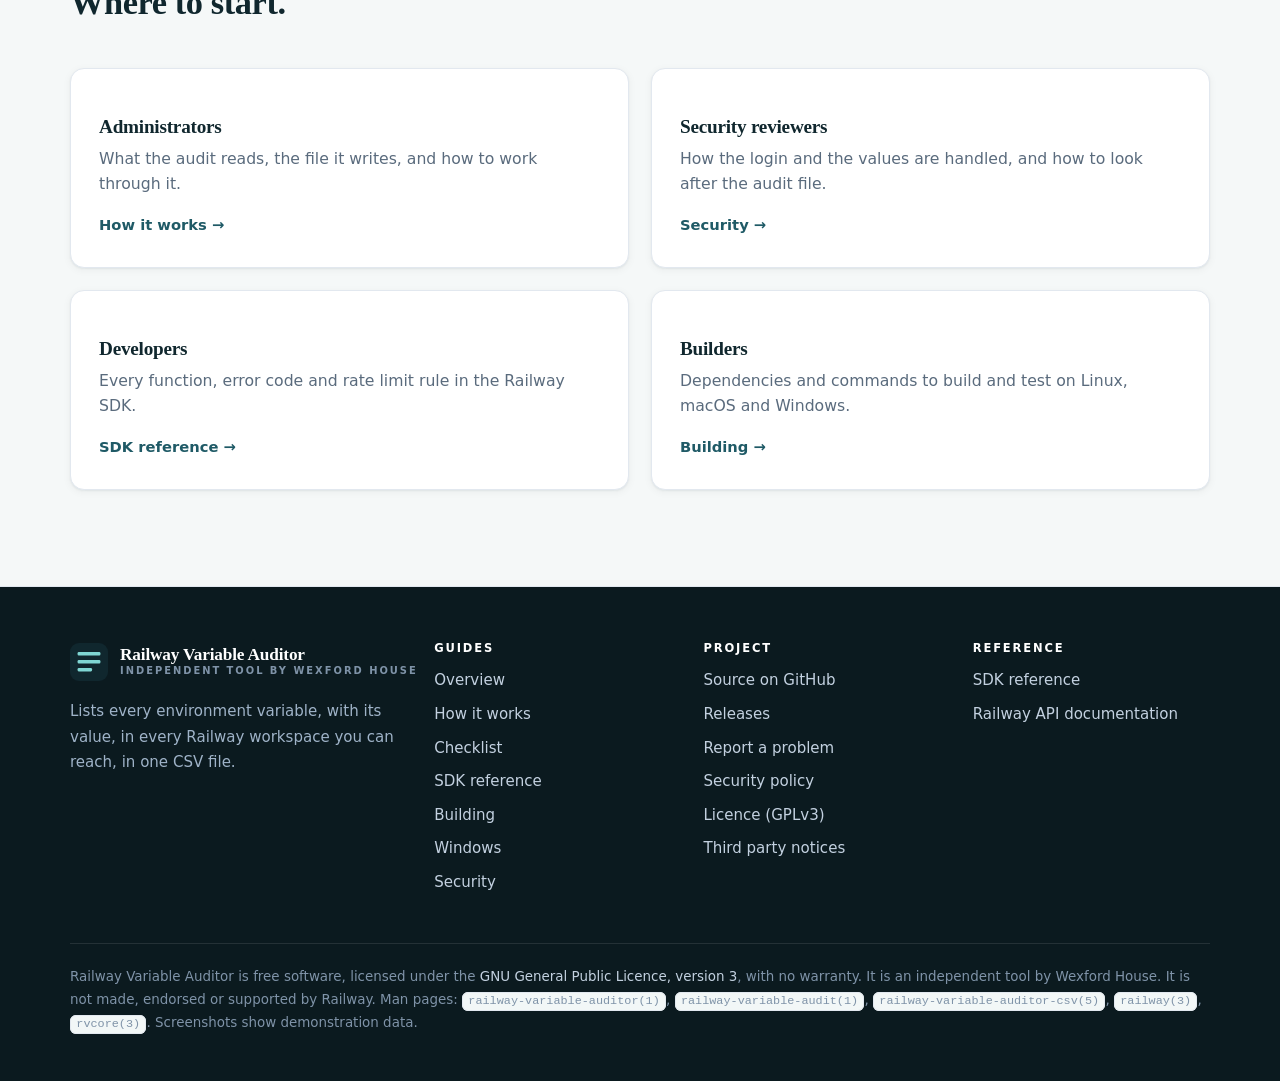
==== commit c8674489: "Website: Windows 11 fully tested, link the release downloads Sign in from the window and uninstall h" ====
--- a/Documentation/Website/index.html
+++ b/Documentation/Website/index.html
@@ -46,7 +46,7 @@
 
 <section class="section">
 <div class="wrap">
-<div class="callout"><strong class="t">What is built</strong><p>The audit window and the audit command are written and tested against a fake Railway. <b>They have not yet been run on the author&rsquo;s live account. Run one yourself and check the result.</b> The tool only reads. It never changes anything in Railway. It was called Railway Variable Cycler before it became an audit tool.</p></div>
+<div class="callout"><strong class="t">What is built</strong><p>The audit window and the audit command are written and tested against a fake Railway, and <b>both have completed a live audit of the author&rsquo;s account on Windows 11</b>: 666 variables in 2 workspaces and 32 projects. Run one yourself and check the result. The tool only reads. It never changes anything in Railway. It was called Railway Variable Cycler before it became an audit tool.</p></div>
 <div class="callout"><strong class="t">Independent, free software</strong><p>This is an independent tool by Wexford House. It is not made, endorsed or supported by Railway. It is released under the GNU General Public Licence, version 3, with no warranty. The audit file it writes holds live secrets, so keep it safe and delete it when you have finished.</p></div>
 <div class="section-head">
 <span class="eyebrow">At a glance</span>
@@ -71,14 +71,14 @@
 <div class="table-wrap"><table>
 <thead><tr><th>Part</th><th>State</th><th>Where</th></tr></thead>
 <tbody>
-<tr><td>Audit window (GTK 4)</td><td><b>Builds and runs.</b> Driven end to end on demonstration data in a headless compositor. Not yet used on a real screen with a real account.</td><td><a href="how-it-works.html#tour">Tour</a>, <code>railway-variable-auditor(1)</code></td></tr>
-<tr><td>Audit command</td><td><b>Built and tested</b> against a fake Railway CLI, including file permissions and that no value reaches the terminal. Not yet run on a live account.</td><td><a href="how-it-works.html#command">The command line</a>, <code>railway-variable-audit(1)</code></td></tr>
+<tr><td>Audit window (GTK 4)</td><td><b>Builds and runs.</b> Driven end to end on demonstration data in a headless compositor, and used on a real screen with a real account on Windows 11.</td><td><a href="how-it-works.html#tour">Tour</a>, <code>railway-variable-auditor(1)</code></td></tr>
+<tr><td>Audit command</td><td><b>Built and tested</b> against a fake Railway CLI, including file permissions and that no value reaches the terminal. Run on a live account on Windows 11.</td><td><a href="how-it-works.html#command">The command line</a>, <code>railway-variable-audit(1)</code></td></tr>
 <tr><td>Railway SDK in C11</td><td><b>Built and tested</b> (31 unit tests, no network)</td><td><a href="sdk.html">SDK reference</a>, <code>railway(3)</code></td></tr>
 <tr><td>Engine pieces the audit uses: discover, read, classify, write CSV</td><td><b>Built and tested</b> against a fake Railway.</td><td><a href="sdk.html#engine">The engine</a>, <code>rvcore(3)</code></td></tr>
 <tr><td>Rotating, staging, deploying, undo, database passwords</td><td><b>Set aside.</b> The code is still in the source tree and its tests still run, but no program uses it.</td><td><a href="sdk.html#engine">The engine</a></td></tr>
-<tr><td>Windows 11 setup program</td><td><b>Built.</b> Installed and run on Windows 11 with the real Railway CLI; a live audit completed from the window and the command line. Sign in from the window and uninstall not yet tried there. Not code signed.</td><td><a href="windows.html">Windows</a></td></tr>
+<tr><td>Windows 11 setup program</td><td><b>Built.</b> Installed, run and uninstalled on Windows 11 with the real Railway CLI; sign in and a live audit work from the window and the command line. Not code signed.</td><td><a href="windows.html">Windows</a></td></tr>
 <tr><td>macOS</td><td>Not tried</td><td><a href="building.html">Building</a></td></tr>
-<tr><td>Live API checks</td><td>Workspaces and paging checked. Reading variables of real projects not yet checked.</td><td><a href="sdk.html#assumed">Documented and confirmed</a></td></tr>
+<tr><td>Live API checks</td><td>Workspaces and paging checked. Reading variables of real projects checked in a live audit (32 projects, 666 variables).</td><td><a href="sdk.html#assumed">Documented and confirmed</a></td></tr>
 </tbody></table></div>
 </div>
 </section>
@@ -102,10 +102,11 @@
 <div class="wrap">
 <div class="section-head">
 <span class="eyebrow">Get it</span>
-<h2>Build it from the source.</h2>
-<p>No release has been published yet, so there is nothing to download. The whole source is on GitHub, and you can build it yourself.</p>
+<h2>Download it, or build it from the source.</h2>
+<p>Ready-made packages are on the <a href="https://github.com/rwdc-wexfordhouse/railway-variable-auditor/releases/latest">Releases</a> page. The whole source is on GitHub too, and you can build it yourself.</p>
 </div>
 <ul>
+<li><b>Windows 11:</b> download <code>RailwayVariableAuditor-0.1.0-setup.exe</code> from <a href="https://github.com/rwdc-wexfordhouse/railway-variable-auditor/releases/latest">Releases</a>. It is not code signed, so read <a href="windows.html">Windows</a> first.</li>
 <li><b>Linux, from source:</b> <code>meson setup build &amp;&amp; meson compile -C build &amp;&amp; meson test -C build</code>. See <a href="building.html">Building</a>.</li>
 <li><b>RPM (RHEL 10 and similar):</b> run <code>Packaging/build-rpm.sh</code>.</li>
 <li><b>Windows 11 setup program:</b> <code>make installer</code>, cross-compiled on Linux. It has been run on Windows 11; see <a href="windows.html">Windows</a> for what was tested.</li>
